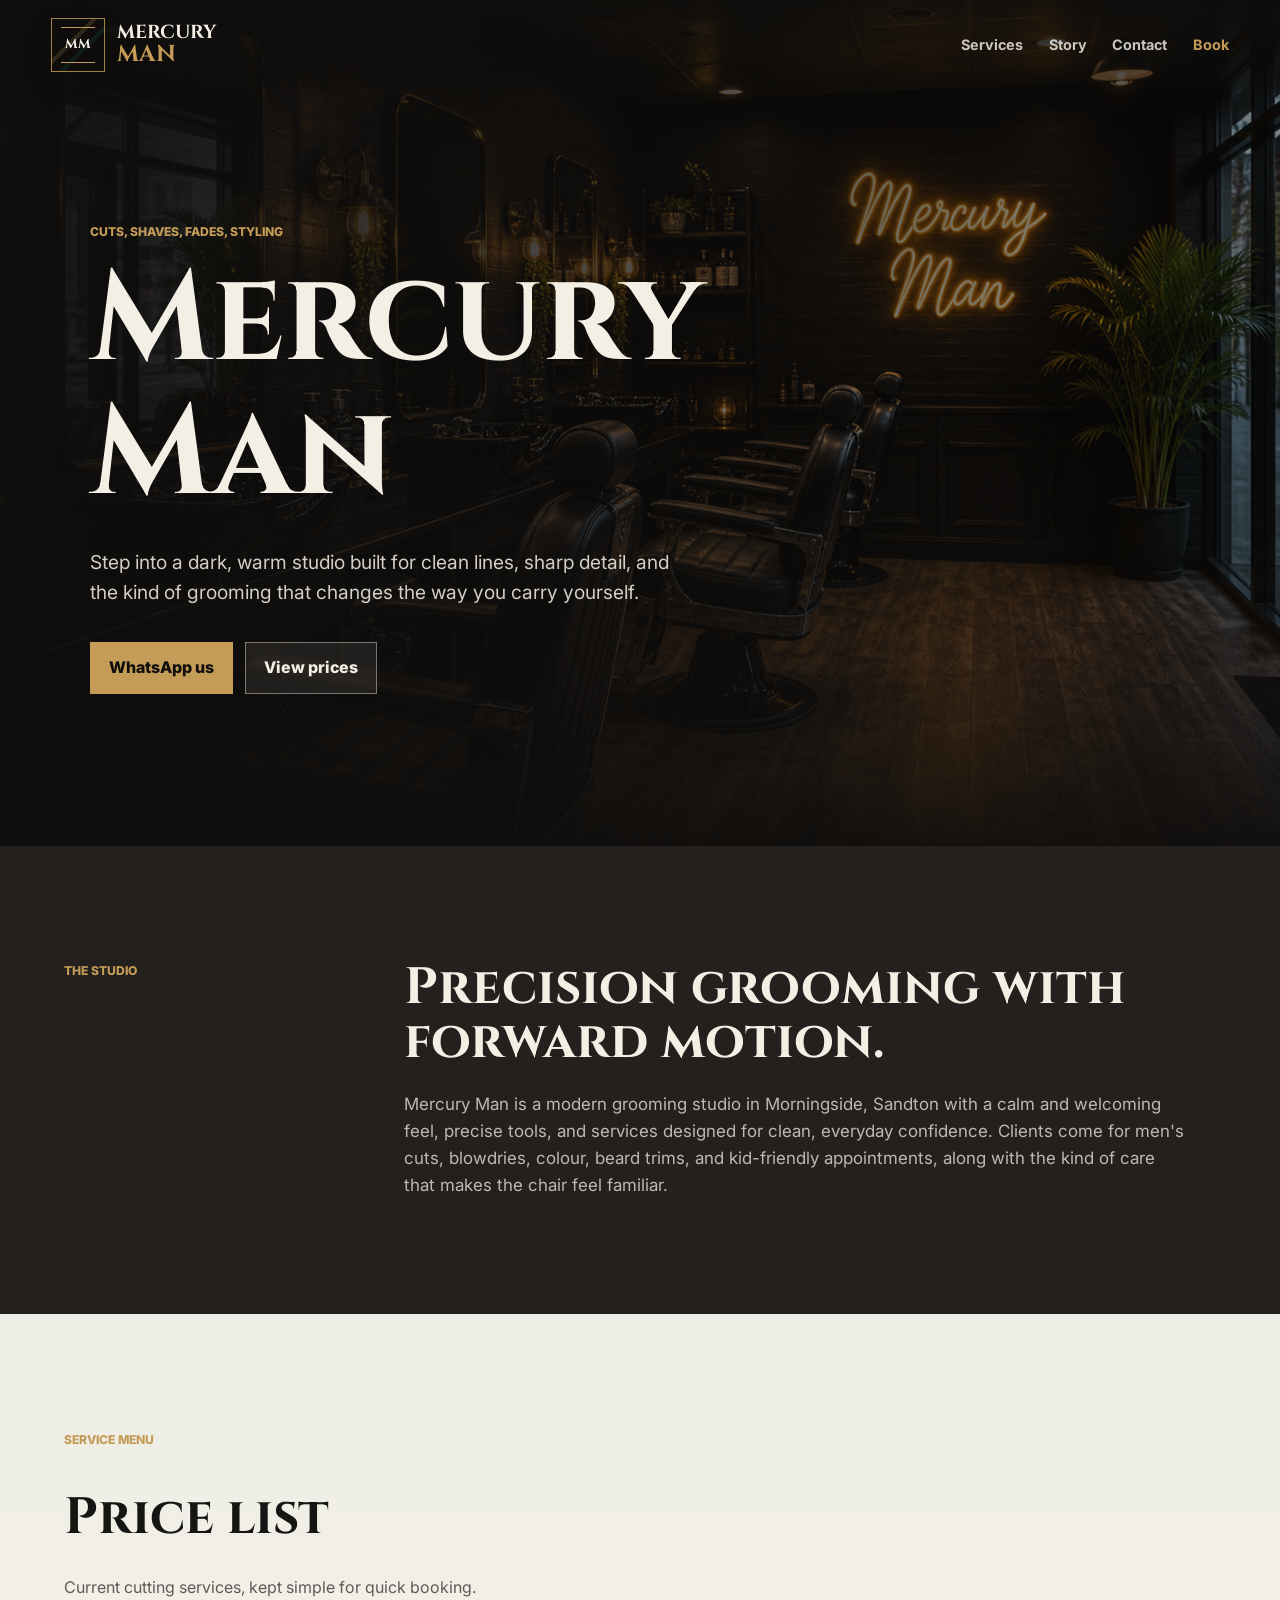
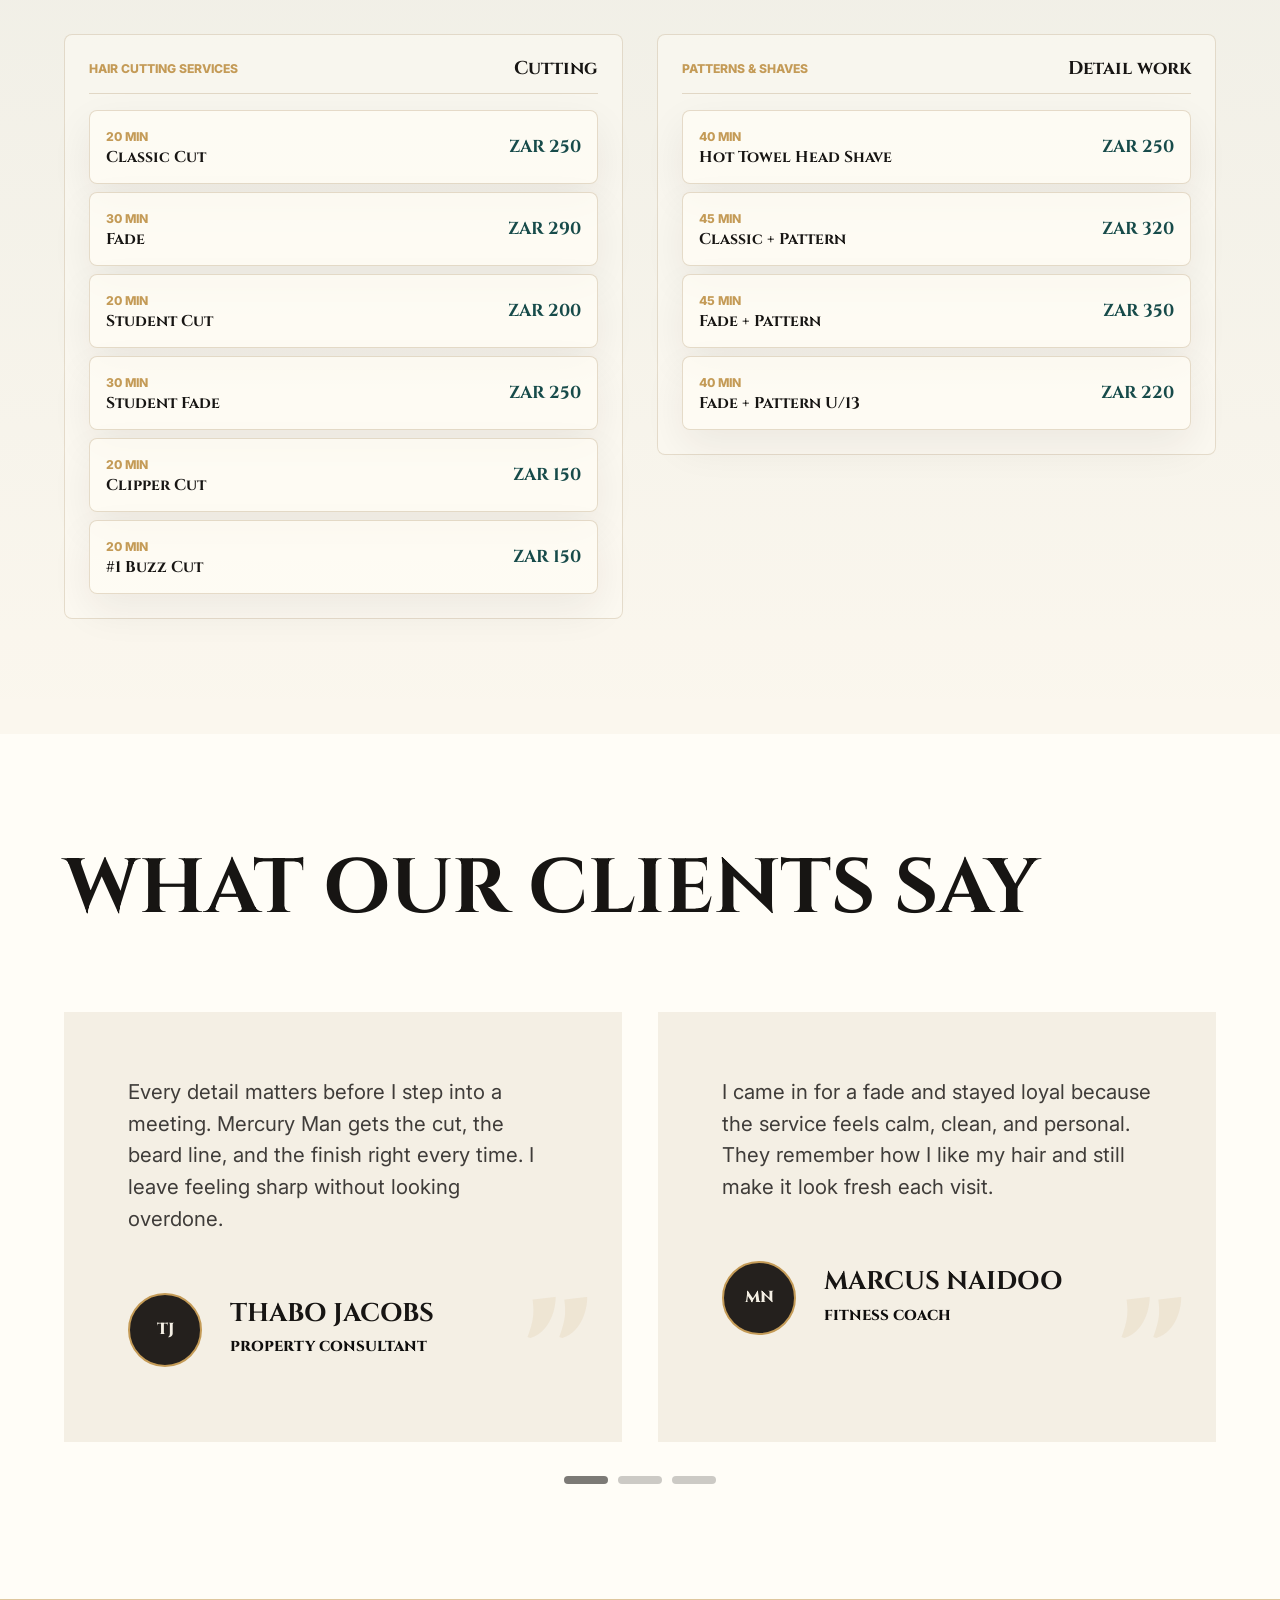
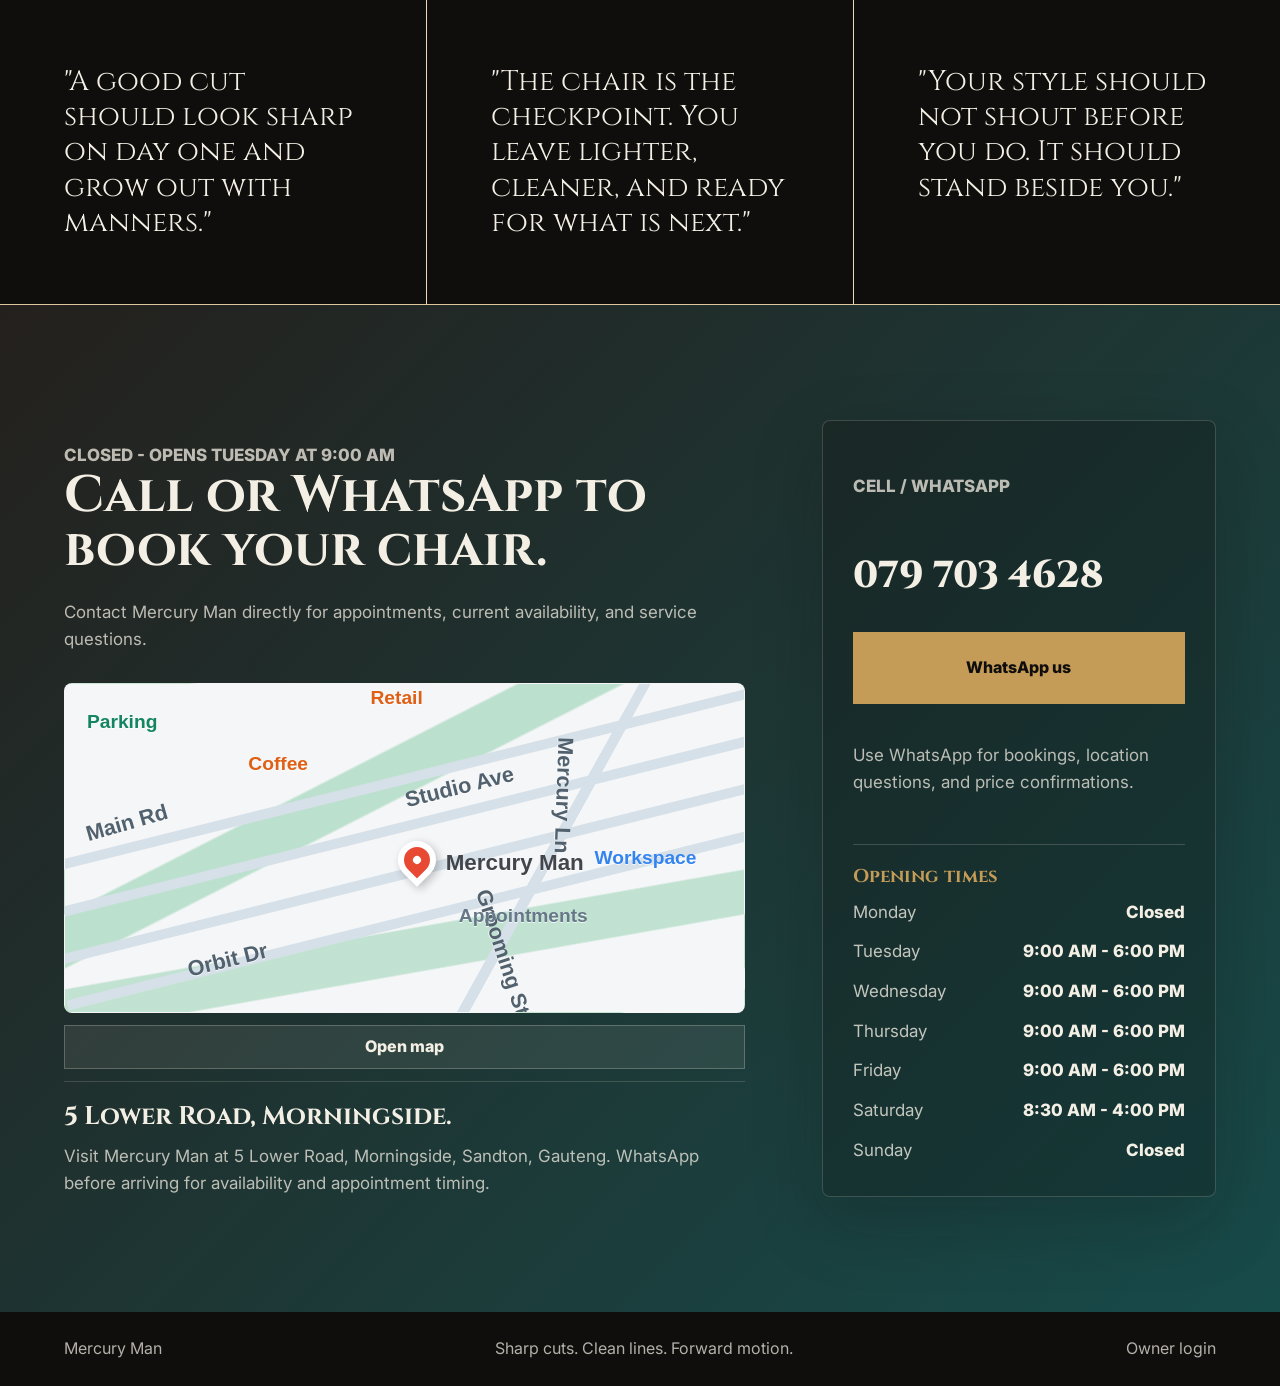
==== index.html @ 21a9df1c "Initial Mercury Man site" ====
<!DOCTYPE html>
<html lang="en">
<head>
  <meta charset="UTF-8">
  <meta name="viewport" content="width=device-width, initial-scale=1.0">
  <title>Mercury Man | Men's Grooming Studio</title>
  <meta name="description" content="Mercury Man is a modern men's grooming studio in Morningside, Sandton for sharp cuts, beard trims, styling, colour, treatments, and confident everyday presentation.">
  <meta name="keywords" content="Mercury Man, men's grooming, barber, haircuts, beard trims, styling, Morningside, Sandton">
  <meta name="author" content="Mercury Man">
  <meta property="og:title" content="Mercury Man | Men's Grooming Studio">
  <meta property="og:description" content="Sharp cuts, clean beard work, styling, colour, and everyday grooming from Mercury Man in Morningside, Sandton.">
  <meta property="og:type" content="website">
  <meta property="og:image" content="assets/mercury-man-hero-indoor.png">
  <meta name="twitter:card" content="summary_large_image">
  <meta name="twitter:title" content="Mercury Man | Men's Grooming Studio">
  <meta name="twitter:description" content="Modern men's grooming with sharp detail and easy confidence.">
  <link rel="preconnect" href="https://fonts.googleapis.com">
  <link rel="preconnect" href="https://fonts.gstatic.com" crossorigin>
  <link href="https://fonts.googleapis.com/css2?family=Cinzel:wght@500;600;700&family=Inter:wght@400;500;600;700&display=swap" rel="stylesheet">
  <link rel="stylesheet" href="styles.css">
</head>
<body>
  <header class="site-header" id="top">
    <a class="brand" href="#top" aria-label="Mercury Man home">
      <span class="brand-mark" aria-hidden="true">
        <span class="brand-pole"></span>
        <span class="brand-initials">MM</span>
      </span>
      <span class="brand-name">
        <span>Mercury</span>
        <span>Man</span>
      </span>
    </a>
    <nav class="nav" aria-label="Primary navigation">
      <a href="#services">Services</a>
      <a href="#story">Story</a>
      <a href="#contact">Contact</a>
      <a href="#book">Book</a>
    </nav>
  </header>

  <main>
    <section class="hero" aria-labelledby="hero-title">
      <img src="assets/mercury-man-hero-indoor.png" alt="Warm dark Mercury Man grooming studio interior with amber neon sign" class="hero-image">
      <div class="hero-shade"></div>
      <div class="hero-content">
        <p class="eyebrow">Cuts, shaves, fades, styling</p>
        <h1 id="hero-title">Mercury Man</h1>
        <p class="hero-copy">
          Step into a dark, warm studio built for clean lines, sharp detail, and the kind of grooming that changes the way you carry yourself.
        </p>
        <div class="hero-actions">
          <a class="button primary" href="https://wa.me/27797034628?text=Hi%20Mercury%20Man%2C%20I%27d%20like%20to%20book%20an%20appointment." target="_blank" rel="noreferrer">WhatsApp us</a>
          <a class="button secondary" href="#services">View prices</a>
        </div>
      </div>
    </section>

    <section class="intro" id="story" aria-labelledby="story-title">
      <div class="section-label">The studio</div>
      <div class="intro-copy">
        <h2 id="story-title">Precision grooming with forward motion.</h2>
        <p>
          Mercury Man is a modern grooming studio in Morningside, Sandton with a calm and welcoming feel, precise tools, and services designed for clean, everyday confidence. Clients come for men's cuts, blowdries, colour, beard trims, and kid-friendly appointments, along with the kind of care that makes the chair feel familiar.
        </p>
      </div>
    </section>

    <section class="services" id="services" aria-labelledby="services-title">
      <div class="section-heading">
        <p class="eyebrow">Service menu</p>
        <h2 id="services-title">Price list</h2>
        <p class="section-note">Current cutting services, kept simple for quick booking.</p>
      </div>

      <div class="service-categories price-list">
        <section class="service-column" aria-labelledby="hair-services-title">
          <div class="category-heading">
            <p class="eyebrow">Hair cutting services</p>
            <h3 id="hair-services-title">Cutting</h3>
          </div>
          <div class="service-stack">
            <article class="service-card compact-service">
              <div>
                <p class="service-type">20 min</p>
                <h4>Classic Cut</h4>
              </div>
              <strong>ZAR 250</strong>
            </article>
            <article class="service-card compact-service">
              <div>
                <p class="service-type">30 min</p>
                <h4>Fade</h4>
              </div>
              <strong>ZAR 290</strong>
            </article>
            <article class="service-card compact-service">
              <div>
                <p class="service-type">20 min</p>
                <h4>Student Cut</h4>
              </div>
              <strong>ZAR 200</strong>
            </article>
            <article class="service-card compact-service">
              <div>
                <p class="service-type">30 min</p>
                <h4>Student Fade</h4>
              </div>
              <strong>ZAR 250</strong>
            </article>
            <article class="service-card compact-service">
              <div>
                <p class="service-type">20 min</p>
                <h4>Clipper Cut</h4>
              </div>
              <strong>ZAR 150</strong>
            </article>
            <article class="service-card compact-service">
              <div>
                <p class="service-type">20 min</p>
                <h4>#1 Buzz Cut</h4>
              </div>
              <strong>ZAR 150</strong>
            </article>
          </div>
        </section>

        <section class="service-column" aria-labelledby="beard-services-title">
          <div class="category-heading">
            <p class="eyebrow">Patterns & shaves</p>
            <h3 id="beard-services-title">Detail work</h3>
          </div>
          <div class="service-stack">
            <article class="service-card compact-service">
              <div>
                <p class="service-type">40 min</p>
                <h4>Hot Towel Head Shave</h4>
              </div>
              <strong>ZAR 250</strong>
            </article>
            <article class="service-card compact-service">
              <div>
                <p class="service-type">45 min</p>
                <h4>Classic + Pattern</h4>
              </div>
              <strong>ZAR 320</strong>
            </article>
            <article class="service-card compact-service">
              <div>
                <p class="service-type">45 min</p>
                <h4>Fade + Pattern</h4>
              </div>
              <strong>ZAR 350</strong>
            </article>
            <article class="service-card compact-service">
              <div>
                <p class="service-type">40 min</p>
                <h4>Fade + Pattern U/13</h4>
              </div>
              <strong>ZAR 220</strong>
            </article>
          </div>
        </section>
      </div>
    </section>

    <section class="reviews" id="reviews" aria-labelledby="reviews-title">
      <div class="reviews-heading">
        <h2 id="reviews-title">What our clients say</h2>
      </div>
      <div class="reviews-window" aria-live="polite">
        <div class="reviews-track">
          <article class="review-card">
            <p class="review-copy">
              Every detail matters before I step into a meeting. Mercury Man gets the cut, the beard line, and the finish right every time. I leave feeling sharp without looking overdone.
            </p>
            <div class="review-person">
              <span class="review-avatar">TJ</span>
              <div>
                <h3>Thabo Jacobs</h3>
                <p>Property consultant</p>
              </div>
            </div>
            <span class="review-mark">"</span>
          </article>
          <article class="review-card">
            <p class="review-copy">
              I came in for a fade and stayed loyal because the service feels calm, clean, and personal. They remember how I like my hair and still make it look fresh each visit.
            </p>
            <div class="review-person">
              <span class="review-avatar">MN</span>
              <div>
                <h3>Marcus Naidoo</h3>
                <p>Fitness coach</p>
              </div>
            </div>
            <span class="review-mark">"</span>
          </article>
          <article class="review-card">
            <p class="review-copy">
              The beard trim is my reset for the week. No rush, no fuss, just proper grooming and a finish that makes you check the mirror twice.
            </p>
            <div class="review-person">
              <span class="review-avatar">LC</span>
              <div>
                <h3>Liam Coetzee</h3>
                <p>Photographer</p>
              </div>
            </div>
            <span class="review-mark">"</span>
          </article>
          <article class="review-card">
            <p class="review-copy">
              I wanted a cleaner colour tone without anything too loud. Mercury Man gave me exactly that: subtle, tidy, and easy to wear every day.
            </p>
            <div class="review-person">
              <span class="review-avatar">AK</span>
              <div>
                <h3>Armand Khan</h3>
                <p>Creative director</p>
              </div>
            </div>
            <span class="review-mark">"</span>
          </article>
        </div>
      </div>
      <div class="review-dots" aria-label="Review carousel position">
        <button type="button" class="active" aria-label="Show reviews 1 and 2"></button>
        <button type="button" aria-label="Show reviews 2 and 3"></button>
        <button type="button" aria-label="Show reviews 3 and 4"></button>
      </div>
    </section>

    <section class="quotes" id="quotes" aria-label="Grooming quotes">
      <blockquote>
        <p>"A good cut should look sharp on day one and grow out with manners."</p>
      </blockquote>
      <blockquote>
        <p>"The chair is the checkpoint. You leave lighter, cleaner, and ready for what is next."</p>
      </blockquote>
      <blockquote>
        <p>"Your style should not shout before you do. It should stand beside you."</p>
      </blockquote>
    </section>

    <section class="booking" id="book" aria-labelledby="book-title">
      <div>
        <p class="eyebrow">Closed - opens Tuesday at 9:00 AM</p>
        <h2 id="book-title">Call or WhatsApp to book your chair.</h2>
        <p>
          Contact Mercury Man directly for appointments, current availability, and service questions.
        </p>
        <div class="booking-location" aria-label="Mercury Man appointment preview">
          <div class="static-map" role="img" aria-label="Abstract appointment map preview for Mercury Man">
            <span class="road south-road">Main Rd</span>
            <span class="road studio-road">Studio Ave</span>
            <span class="road joyce-road">Mercury Ln</span>
            <span class="road david-road">Grooming St</span>
            <span class="road rubenstein-road">Orbit Dr</span>
            <span class="map-place virgin">Parking</span>
            <span class="map-place table">Coffee</span>
            <span class="map-place retail">Retail</span>
            <span class="map-place tech">Workspace</span>
            <span class="map-place little">Appointments</span>
            <span class="map-pin"></span>
            <span class="map-label">Mercury Man</span>
          </div>
          <a class="pin-link" href="https://www.google.com/maps/search/?api=1&query=5%20Lower%20Road%2C%20Morningside%2C%20Sandton%2C%20Gauteng" target="_blank" rel="noreferrer">Open map</a>
          <div class="booking-address">
            <h3>5 Lower Road, Morningside.</h3>
            <p>
              Visit Mercury Man at 5 Lower Road, Morningside, Sandton, Gauteng. WhatsApp before arriving for availability and appointment timing.
            </p>
          </div>
        </div>
      </div>
      <div class="contact-panel" id="contact" aria-label="Booking contact details">
        <p class="contact-label">Cell / WhatsApp</p>
        <a class="contact-number" href="tel:+27797034628">079 703 4628</a>
        <a class="button primary whatsapp-button" href="https://wa.me/27797034628?text=Hi%20Mercury%20Man%2C%20I%27d%20like%20to%20book%20an%20appointment." target="_blank" rel="noreferrer">WhatsApp us</a>
        <p class="contact-note">Use WhatsApp for bookings, location questions, and price confirmations.</p>
        <div class="hours-list" aria-label="Opening times">
          <h3>Opening times</h3>
          <p><span>Monday</span><strong>Closed</strong></p>
          <p><span>Tuesday</span><strong>9:00 AM - 6:00 PM</strong></p>
          <p><span>Wednesday</span><strong>9:00 AM - 6:00 PM</strong></p>
          <p><span>Thursday</span><strong>9:00 AM - 6:00 PM</strong></p>
          <p><span>Friday</span><strong>9:00 AM - 6:00 PM</strong></p>
          <p><span>Saturday</span><strong>8:30 AM - 4:00 PM</strong></p>
          <p><span>Sunday</span><strong>Closed</strong></p>
        </div>
      </div>
    </section>
  </main>

  <footer class="footer">
    <p>Mercury Man</p>
    <p>Sharp cuts. Clean lines. Forward motion.</p>
    <a href="admin.html">Owner login</a>
  </footer>

  <script src="script.js"></script>
</body>
</html>
---- styles.css ----
:root {
  --ink: #171513;
  --charcoal: #24201d;
  --coal: #0f0e0d;
  --cream: #f4efe4;
  --paper: #fbf7ee;
  --brass: #c49b57;
  --brass-dark: #8d6a35;
  --teal: #174b4a;
  --line: rgba(196, 155, 87, 0.32);
  --shadow: 0 24px 70px rgba(15, 14, 13, 0.22);
}

* {
  box-sizing: border-box;
}

html {
  scroll-behavior: smooth;
}

body {
  margin: 0;
  color: var(--ink);
  background: var(--paper);
  font-family: "Inter", Arial, sans-serif;
  line-height: 1.6;
}

a {
  color: inherit;
  text-decoration: none;
}

.site-header {
  position: fixed;
  top: 0;
  left: 0;
  z-index: 10;
  display: flex;
  align-items: center;
  justify-content: space-between;
  width: 100%;
  padding: 18px clamp(18px, 4vw, 56px);
  color: var(--cream);
  background: linear-gradient(180deg, rgba(15, 14, 13, 0.88), rgba(15, 14, 13, 0.25));
}

.brand {
  display: inline-flex;
  align-items: center;
  gap: 12px;
  font-family: "Cinzel", Georgia, serif;
  font-weight: 700;
  letter-spacing: 0;
}

.brand-mark {
  position: relative;
  display: grid;
  width: 54px;
  height: 54px;
  place-items: center;
  overflow: hidden;
  border: 1px solid rgba(196, 155, 87, 0.82);
  background: rgba(15, 14, 13, 0.74);
  box-shadow: 0 12px 28px rgba(15, 14, 13, 0.18);
}

.brand-mark::before,
.brand-mark::after {
  content: "";
  position: absolute;
  left: 9px;
  right: 9px;
  height: 1px;
  background: var(--brass);
}

.brand-mark::before {
  top: 8px;
}

.brand-mark::after {
  bottom: 8px;
}

.brand-pole {
  position: absolute;
  inset: 0;
  opacity: 0.58;
  background:
    linear-gradient(135deg, transparent 0 38%, rgba(196, 155, 87, 0.32) 38% 44%, transparent 44% 100%),
    linear-gradient(135deg, transparent 0 56%, rgba(23, 75, 74, 0.42) 56% 62%, transparent 62% 100%);
}

.brand-initials {
  position: relative;
  color: var(--cream);
  font-size: 0.82rem;
  line-height: 1;
}

.brand-name {
  display: grid;
  gap: 1px;
  color: var(--cream);
  font-size: clamp(0.92rem, 1.75vw, 1.18rem);
  line-height: 1.04;
  text-transform: uppercase;
}

.brand-name span:last-child {
  color: var(--brass);
  font-size: 1.22em;
}

.nav {
  display: flex;
  align-items: center;
  gap: clamp(14px, 2vw, 30px);
  font-size: 0.9rem;
  font-weight: 700;
}

.nav a {
  opacity: 0.82;
}

.nav a:hover,
.nav a.active {
  color: var(--brass);
  opacity: 1;
}

.hero {
  position: relative;
  min-height: 94vh;
  display: grid;
  align-items: center;
  overflow: hidden;
  color: var(--cream);
  isolation: isolate;
}

.hero-image,
.hero-shade {
  position: absolute;
  inset: 0;
  width: 100%;
  height: 100%;
}

.hero-image {
  object-fit: cover;
  z-index: -2;
}

.hero-shade {
  z-index: -1;
  background:
    linear-gradient(90deg, rgba(15, 14, 13, 0.94) 0%, rgba(15, 14, 13, 0.68) 42%, rgba(15, 14, 13, 0.18) 100%),
    linear-gradient(180deg, rgba(15, 14, 13, 0.42) 0%, rgba(15, 14, 13, 0.18) 54%, rgba(15, 14, 13, 0.92) 100%);
}

.hero-content {
  width: min(680px, calc(100% - 36px));
  margin-left: clamp(18px, 7vw, 98px);
  padding-top: 70px;
}

.eyebrow,
.section-label,
.service-type {
  margin: 0 0 12px;
  color: var(--brass);
  font-size: 0.76rem;
  font-weight: 800;
  letter-spacing: 0;
  text-transform: uppercase;
}

h1,
h2,
h3,
h4 {
  margin: 0;
  font-family: "Cinzel", Georgia, serif;
  line-height: 1.05;
  letter-spacing: 0;
}

h1 {
  max-width: 8ch;
  font-size: clamp(4rem, 10vw, 9.5rem);
}

h2 {
  font-size: clamp(2.05rem, 4vw, 4.25rem);
}

h3 {
  font-size: 1.16rem;
}

h4 {
  font-size: 1.04rem;
}

.hero-copy {
  max-width: 610px;
  margin: 24px 0 0;
  color: rgba(244, 239, 228, 0.86);
  font-size: clamp(1.03rem, 1.5vw, 1.26rem);
}

.hero-actions {
  display: flex;
  flex-wrap: wrap;
  gap: 12px;
  margin-top: 34px;
}

.button {
  display: inline-flex;
  min-height: 48px;
  align-items: center;
  justify-content: center;
  border: 1px solid transparent;
  padding: 12px 18px;
  font-weight: 800;
  cursor: pointer;
}

.button.primary {
  color: var(--coal);
  background: var(--brass);
}

.button.secondary {
  color: var(--cream);
  border-color: rgba(244, 239, 228, 0.42);
  background: rgba(244, 239, 228, 0.08);
}

.intro,
.services,
.reviews,
.booking,
.visit {
  padding: clamp(64px, 9vw, 118px) clamp(18px, 5vw, 72px);
}

.intro {
  display: grid;
  grid-template-columns: minmax(160px, 0.34fr) minmax(0, 1fr);
  gap: clamp(22px, 5vw, 76px);
  color: var(--cream);
  background: var(--charcoal);
}

.intro-copy p,
.booking p {
  max-width: 780px;
  margin: 22px 0 0;
  color: rgba(244, 239, 228, 0.74);
  font-size: 1.06rem;
}

.services {
  background:
    linear-gradient(180deg, rgba(23, 75, 74, 0.06), rgba(23, 75, 74, 0)),
    var(--paper);
}

.section-heading {
  display: grid;
  grid-template-columns: 1fr;
  align-items: end;
  gap: 30px;
  margin-bottom: 34px;
}

.section-heading h2 {
  max-width: 12ch;
}

.section-note {
  max-width: 720px;
  margin: 0;
  color: rgba(23, 21, 19, 0.68);
  font-size: 1rem;
}

.service-categories {
  display: grid;
  grid-template-columns: repeat(2, minmax(0, 1fr));
  gap: clamp(18px, 3vw, 34px);
  align-items: start;
}

.service-column {
  display: grid;
  gap: 16px;
  padding: clamp(16px, 2.4vw, 24px);
  border: 1px solid rgba(141, 106, 53, 0.2);
  border-radius: 8px;
  background: rgba(255, 252, 245, 0.45);
}

.category-heading {
  display: flex;
  align-items: end;
  justify-content: space-between;
  gap: 16px;
  padding-bottom: 14px;
  border-bottom: 1px solid rgba(141, 106, 53, 0.22);
}

.category-heading .eyebrow {
  margin: 0;
}

.service-stack {
  display: grid;
  gap: 8px;
}

.service-card {
  display: flex;
  min-height: 118px;
  justify-content: space-between;
  gap: 22px;
  padding: 18px;
  border: 1px solid rgba(141, 106, 53, 0.22);
  border-radius: 8px;
  background: rgba(255, 252, 245, 0.74);
  box-shadow: 0 16px 42px rgba(36, 32, 29, 0.07);
  transition: transform 180ms ease, box-shadow 180ms ease, border-color 180ms ease, background 180ms ease;
}

.service-card:hover {
  transform: translateY(-5px);
  border-color: rgba(196, 155, 87, 0.54);
  background: rgba(255, 252, 245, 0.96);
  box-shadow: 0 24px 62px rgba(36, 32, 29, 0.18);
}

.service-card p:not(.service-type) {
  margin: 12px 0 0;
  color: rgba(23, 21, 19, 0.68);
}

.service-card strong {
  flex: 0 0 auto;
  color: var(--teal);
  font-family: "Cinzel", Georgia, serif;
  font-size: 1.08rem;
  white-space: nowrap;
}

.compact-service {
  min-height: 74px;
  align-items: center;
  padding: 14px 16px;
}

.compact-service .service-type {
  margin-bottom: 4px;
}

.compact-service h4 {
  font-size: 0.98rem;
}

.reviews {
  overflow: hidden;
  background: #fffdf7;
}

.reviews-heading h2 {
  color: var(--ink);
  font-size: clamp(2.7rem, 6vw, 5.8rem);
  text-transform: uppercase;
}

.reviews-window {
  overflow: hidden;
  margin-top: clamp(42px, 7vw, 82px);
}

.reviews-track {
  --review-index: 0;
  display: grid;
  grid-auto-columns: calc((100% - 36px) / 2);
  grid-auto-flow: column;
  gap: 36px;
  transform: translateX(calc(var(--review-index) * -1 * (100% + 36px) / 2));
  transition: transform 620ms ease;
}

.review-card {
  position: relative;
  min-height: 430px;
  padding: clamp(34px, 5vw, 78px);
  overflow: hidden;
  background: var(--cream);
}

.review-copy {
  max-width: 560px;
  margin: 0;
  color: rgba(23, 21, 19, 0.82);
  font-size: clamp(1.12rem, 1.6vw, 1.52rem);
  line-height: 1.55;
}

.review-person {
  display: flex;
  align-items: center;
  gap: 28px;
  margin-top: clamp(32px, 5vw, 58px);
}

.review-avatar {
  display: grid;
  width: 74px;
  height: 74px;
  flex: 0 0 auto;
  place-items: center;
  border: 2px solid var(--brass);
  border-radius: 50%;
  color: var(--cream);
  background: var(--charcoal);
  font-family: "Cinzel", Georgia, serif;
  font-weight: 800;
}

.review-person h3 {
  font-size: clamp(1.25rem, 2vw, 2rem);
  text-transform: uppercase;
}

.review-person p {
  margin: 8px 0 0;
  color: var(--coal);
  font-family: "Cinzel", Georgia, serif;
  font-size: 0.9rem;
  font-weight: 800;
  text-transform: uppercase;
}

.review-mark {
  position: absolute;
  right: 28px;
  bottom: -12px;
  color: rgba(196, 155, 87, 0.12);
  font-family: "Cinzel", Georgia, serif;
  font-size: 12rem;
  font-weight: 800;
  line-height: 0.8;
}

.review-dots {
  display: flex;
  justify-content: center;
  gap: 10px;
  margin-top: 34px;
}

.review-dots button {
  width: 44px;
  height: 8px;
  border: 0;
  border-radius: 999px;
  background: rgba(23, 21, 19, 0.22);
  cursor: pointer;
}

.review-dots button.active {
  background: rgba(23, 21, 19, 0.56);
}

.quotes {
  display: grid;
  grid-template-columns: repeat(3, minmax(0, 1fr));
  gap: 1px;
  background: var(--line);
  border-top: 1px solid var(--line);
  border-bottom: 1px solid var(--line);
}

.quotes blockquote {
  margin: 0;
  padding: clamp(34px, 5vw, 66px);
  background: var(--coal);
}

.quotes p {
  margin: 0;
  color: var(--cream);
  font-family: "Cinzel", Georgia, serif;
  font-size: clamp(1.25rem, 2.2vw, 2.1rem);
  line-height: 1.25;
}

.booking {
  display: grid;
  grid-template-columns: minmax(0, 0.95fr) minmax(320px, 0.55fr);
  gap: clamp(28px, 6vw, 88px);
  color: var(--cream);
  background: linear-gradient(135deg, var(--charcoal), var(--teal));
}

.contact-panel {
  display: grid;
  gap: 16px;
  padding: clamp(20px, 3vw, 30px);
  border: 1px solid rgba(244, 239, 228, 0.18);
  border-radius: 8px;
  background: rgba(15, 14, 13, 0.26);
  box-shadow: var(--shadow);
}

.contact-label,
.contact-note {
  margin: 0;
  color: rgba(244, 239, 228, 0.72);
}

.contact-label {
  color: var(--brass);
  font-size: 0.76rem;
  font-weight: 800;
  text-transform: uppercase;
}

.contact-number {
  display: inline-flex;
  align-items: center;
  min-height: 54px;
  color: var(--cream);
  font-family: "Cinzel", Georgia, serif;
  font-size: clamp(1.55rem, 3vw, 2.35rem);
  font-weight: 800;
}

.whatsapp-button {
  width: 100%;
}

.hours-list {
  display: grid;
  gap: 10px;
  margin-top: 12px;
  padding-top: 22px;
  border-top: 1px solid rgba(244, 239, 228, 0.18);
}

.hours-list h3 {
  margin: 0;
  color: var(--brass);
  font-size: 1.16rem;
}

.hours-list p {
  display: flex;
  justify-content: space-between;
  gap: 18px;
  margin: 0;
  color: rgba(244, 239, 228, 0.78);
}

.hours-list strong {
  color: var(--cream);
  font-weight: 800;
  text-align: right;
}

.booking-location {
  display: grid;
  gap: 12px;
  max-width: 780px;
  margin-top: 30px;
}

.static-map {
  position: relative;
  min-height: 330px;
  overflow: hidden;
  border: 1px solid rgba(244, 239, 228, 0.16);
  border-radius: 8px;
  background:
    linear-gradient(153deg, transparent 0 34%, rgba(178, 220, 198, 0.85) 34.4% 42%, transparent 42.4%),
    linear-gradient(170deg, transparent 0 68%, rgba(178, 220, 198, 0.76) 68.4% 78%, transparent 78.4%),
    #f4f6f8;
}

.static-map::before,
.static-map::after {
  content: "";
  position: absolute;
  inset: auto;
  background: #d6e0e8;
  box-shadow:
    0 46px 0 #d6e0e8,
    0 92px 0 #d6e0e8,
    0 138px 0 #d6e0e8;
}

.static-map::before {
  width: 115%;
  height: 10px;
  left: -42px;
  top: 88px;
  transform: rotate(-14deg);
}

.static-map::after {
  width: 10px;
  height: 122%;
  right: 184px;
  top: -38px;
  transform: rotate(29deg);
}

.road,
.map-place,
.map-label {
  position: absolute;
  z-index: 2;
  color: #52616e;
  font-family: Arial, sans-serif;
  font-weight: 700;
  line-height: 1.05;
  text-shadow: 0 1px 0 rgba(255, 255, 255, 0.72);
}

.road {
  font-size: clamp(0.86rem, 1.7vw, 1.35rem);
}

.south-road {
  left: 20px;
  top: 128px;
  transform: rotate(-16deg);
}

.studio-road {
  left: 50%;
  top: 92px;
  transform: rotate(-14deg);
}

.joyce-road {
  right: 18%;
  top: 100px;
  transform: rotate(92deg);
}

.david-road {
  right: 26%;
  bottom: 48px;
  transform: rotate(72deg);
}

.rubenstein-road {
  left: 18%;
  bottom: 40px;
  transform: rotate(-14deg);
}

.map-place {
  font-size: clamp(0.82rem, 1.5vw, 1.3rem);
}

.virgin {
  left: 22px;
  top: 28px;
  color: #148563;
}

.table,
.retail {
  color: #df5f15;
}

.table {
  left: 27%;
  top: 70px;
}

.retail {
  left: 45%;
  top: 4px;
}

.tech {
  right: 7%;
  top: 164px;
  color: #3484f0;
}

.little {
  right: 23%;
  bottom: 86px;
  color: #667787;
}

.map-pin {
  position: absolute;
  z-index: 3;
  left: 49%;
  top: 48%;
  width: 38px;
  height: 38px;
  border: 6px solid #fff;
  border-radius: 50% 50% 50% 0;
  background: #e84932;
  box-shadow: 0 4px 8px rgba(15, 14, 13, 0.24);
  transform: rotate(-45deg);
}

.map-pin::after {
  content: "";
  position: absolute;
  inset: 9px;
  border-radius: 50%;
  background: #fff;
}

.map-label {
  left: calc(49% + 48px);
  top: calc(48% + 10px);
  color: #42464b;
  font-size: clamp(1rem, 2vw, 1.4rem);
}

.pin-link {
  display: inline-flex;
  min-height: 44px;
  align-items: center;
  justify-content: center;
  border: 1px solid rgba(244, 239, 228, 0.24);
  color: var(--cream);
  font-weight: 800;
  background: rgba(244, 239, 228, 0.08);
}

.booking-address {
  padding: 22px 0 0;
  border-top: 1px solid rgba(244, 239, 228, 0.16);
}

.booking-address h3 {
  color: var(--cream);
  font-size: clamp(1.35rem, 2vw, 2rem);
}

.booking-address p {
  margin: 12px 0 0;
  color: rgba(244, 239, 228, 0.74);
}

.footer {
  display: flex;
  justify-content: space-between;
  gap: 18px;
  padding: 24px clamp(18px, 5vw, 72px);
  color: rgba(244, 239, 228, 0.72);
  background: var(--coal);
}

.footer p {
  margin: 0;
}

@media (max-width: 900px) {
  .site-header {
    position: absolute;
  }

  .nav {
    display: none;
  }

  .hero {
    min-height: 860px;
  }

  .intro,
  .section-heading,
  .booking {
    grid-template-columns: 1fr;
  }

  .service-categories,
  .quotes {
    grid-template-columns: 1fr;
  }

  .reviews-track {
    grid-auto-columns: 100%;
    gap: 18px;
    transform: translateX(calc(var(--review-index) * -1 * (100% + 18px)));
  }

  .review-card {
    min-height: 390px;
  }
}

@media (max-width: 560px) {
  .hero {
    min-height: 760px;
  }

  .hero-content {
    margin-left: 18px;
  }

  h1 {
    font-size: clamp(3.2rem, 18vw, 4.8rem);
  }

  .service-card {
    min-height: auto;
    flex-direction: column;
  }

  .footer {
    flex-direction: column;
  }
}
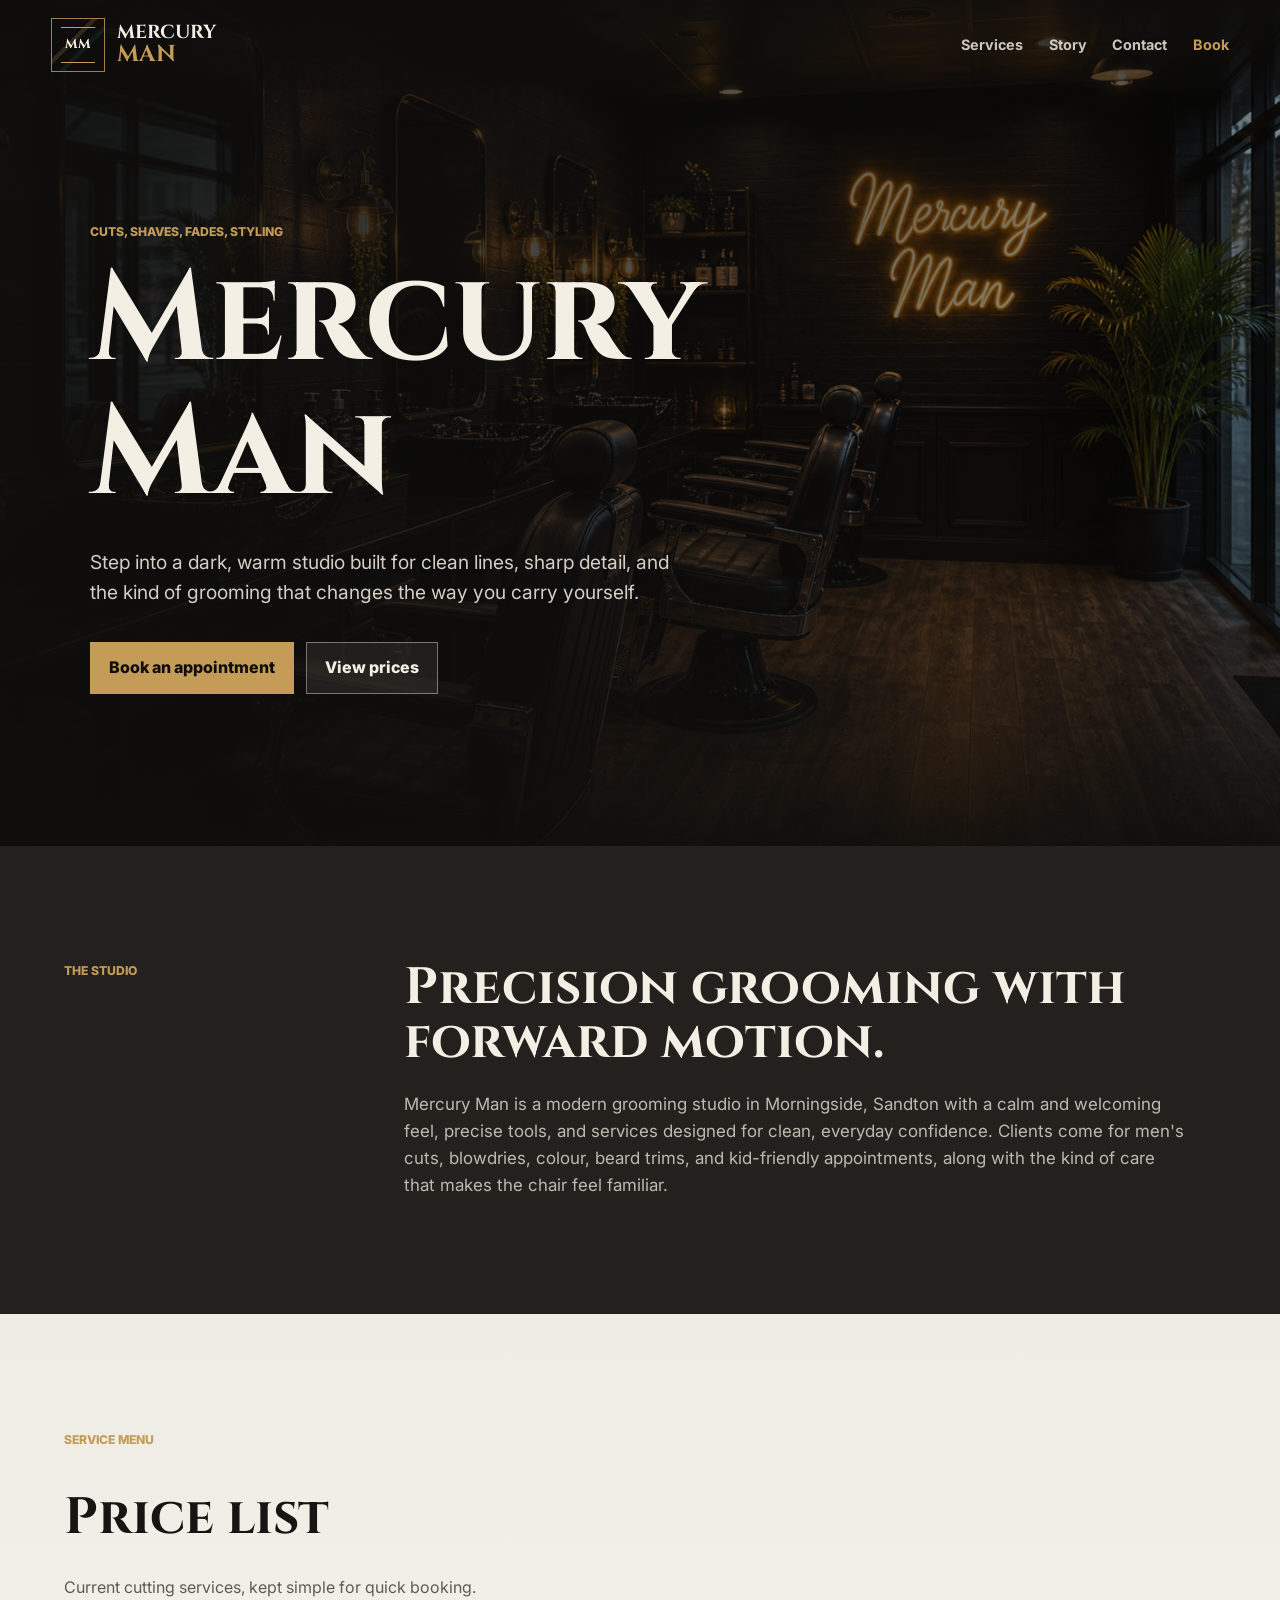
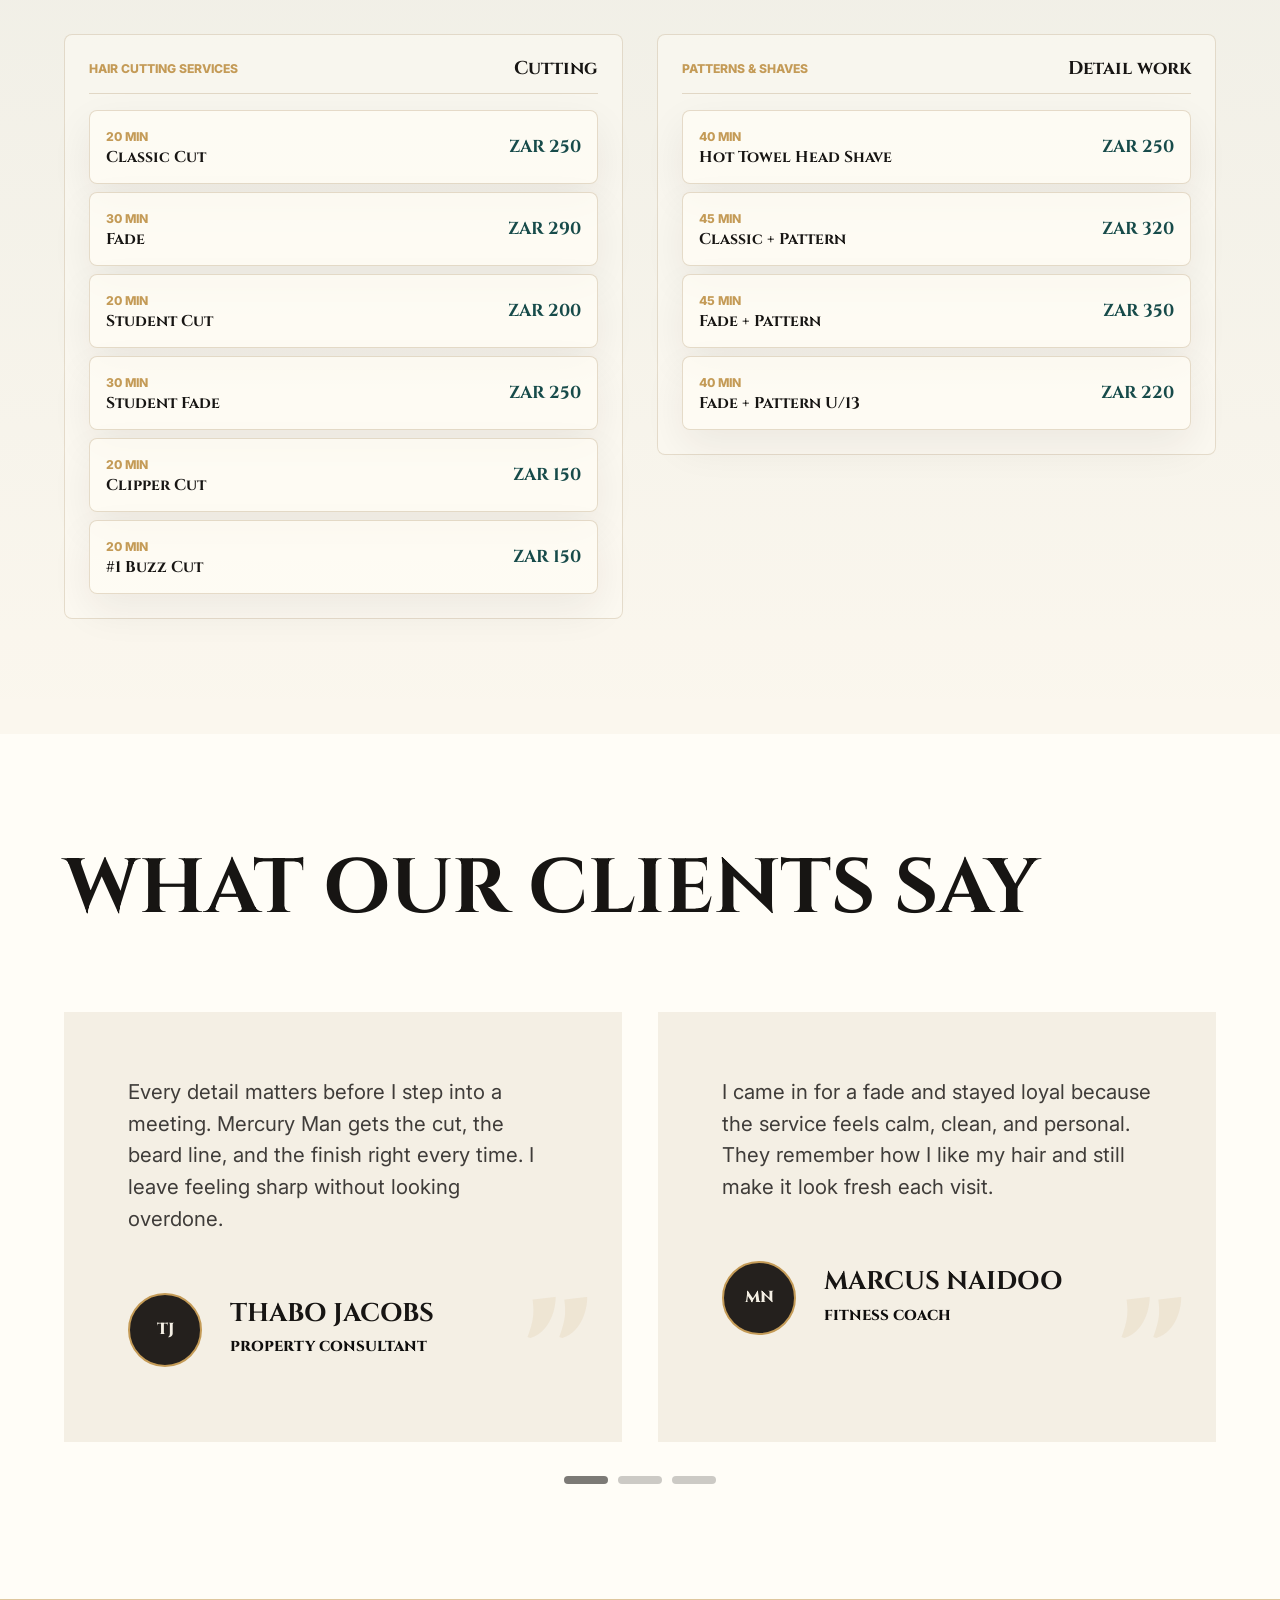
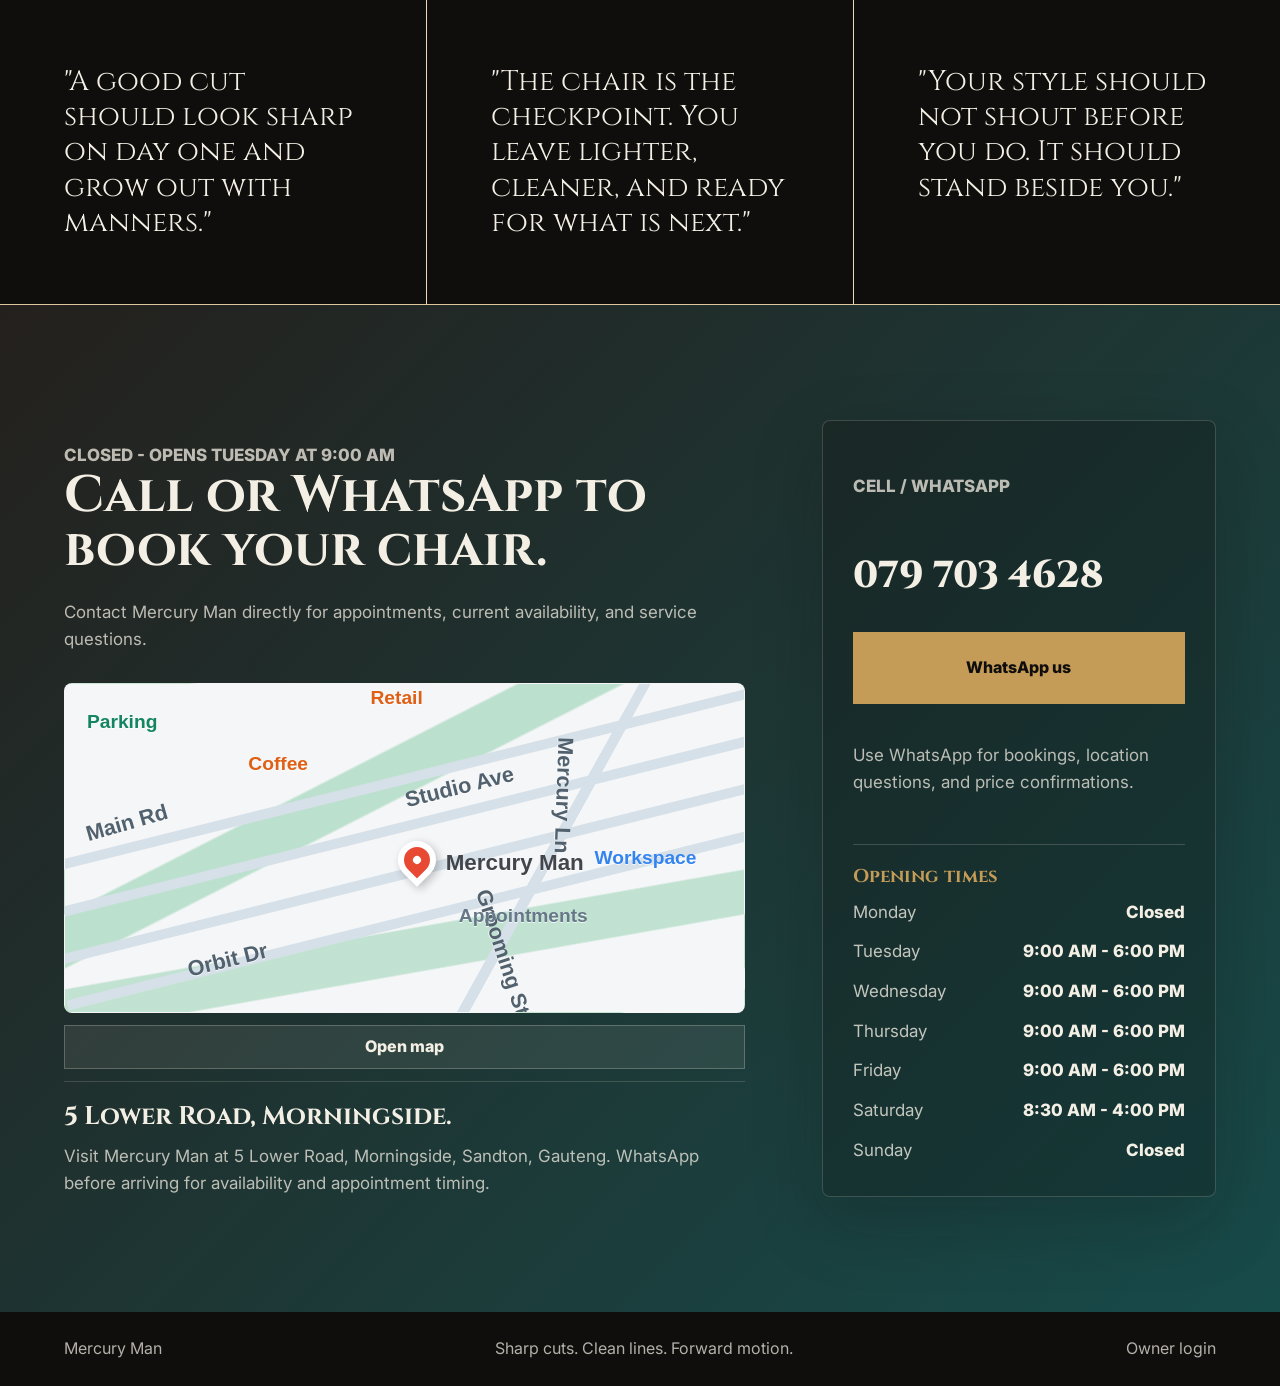
==== commit 030a8faf: "Update hero booking CTA" ====
--- a/index.html
+++ b/index.html
@@ -50,7 +50,7 @@
           Step into a dark, warm studio built for clean lines, sharp detail, and the kind of grooming that changes the way you carry yourself.
         </p>
         <div class="hero-actions">
-          <a class="button primary" href="https://wa.me/27797034628?text=Hi%20Mercury%20Man%2C%20I%27d%20like%20to%20book%20an%20appointment." target="_blank" rel="noreferrer">WhatsApp us</a>
+          <a class="button primary" href="https://www.fresha.com/a/mercury-man-sandton-5-lower-road-pdoqp6mx?pId=2793353%250A" target="_blank" rel="noreferrer">Book an appointment</a>
           <a class="button secondary" href="#services">View prices</a>
         </div>
       </div>
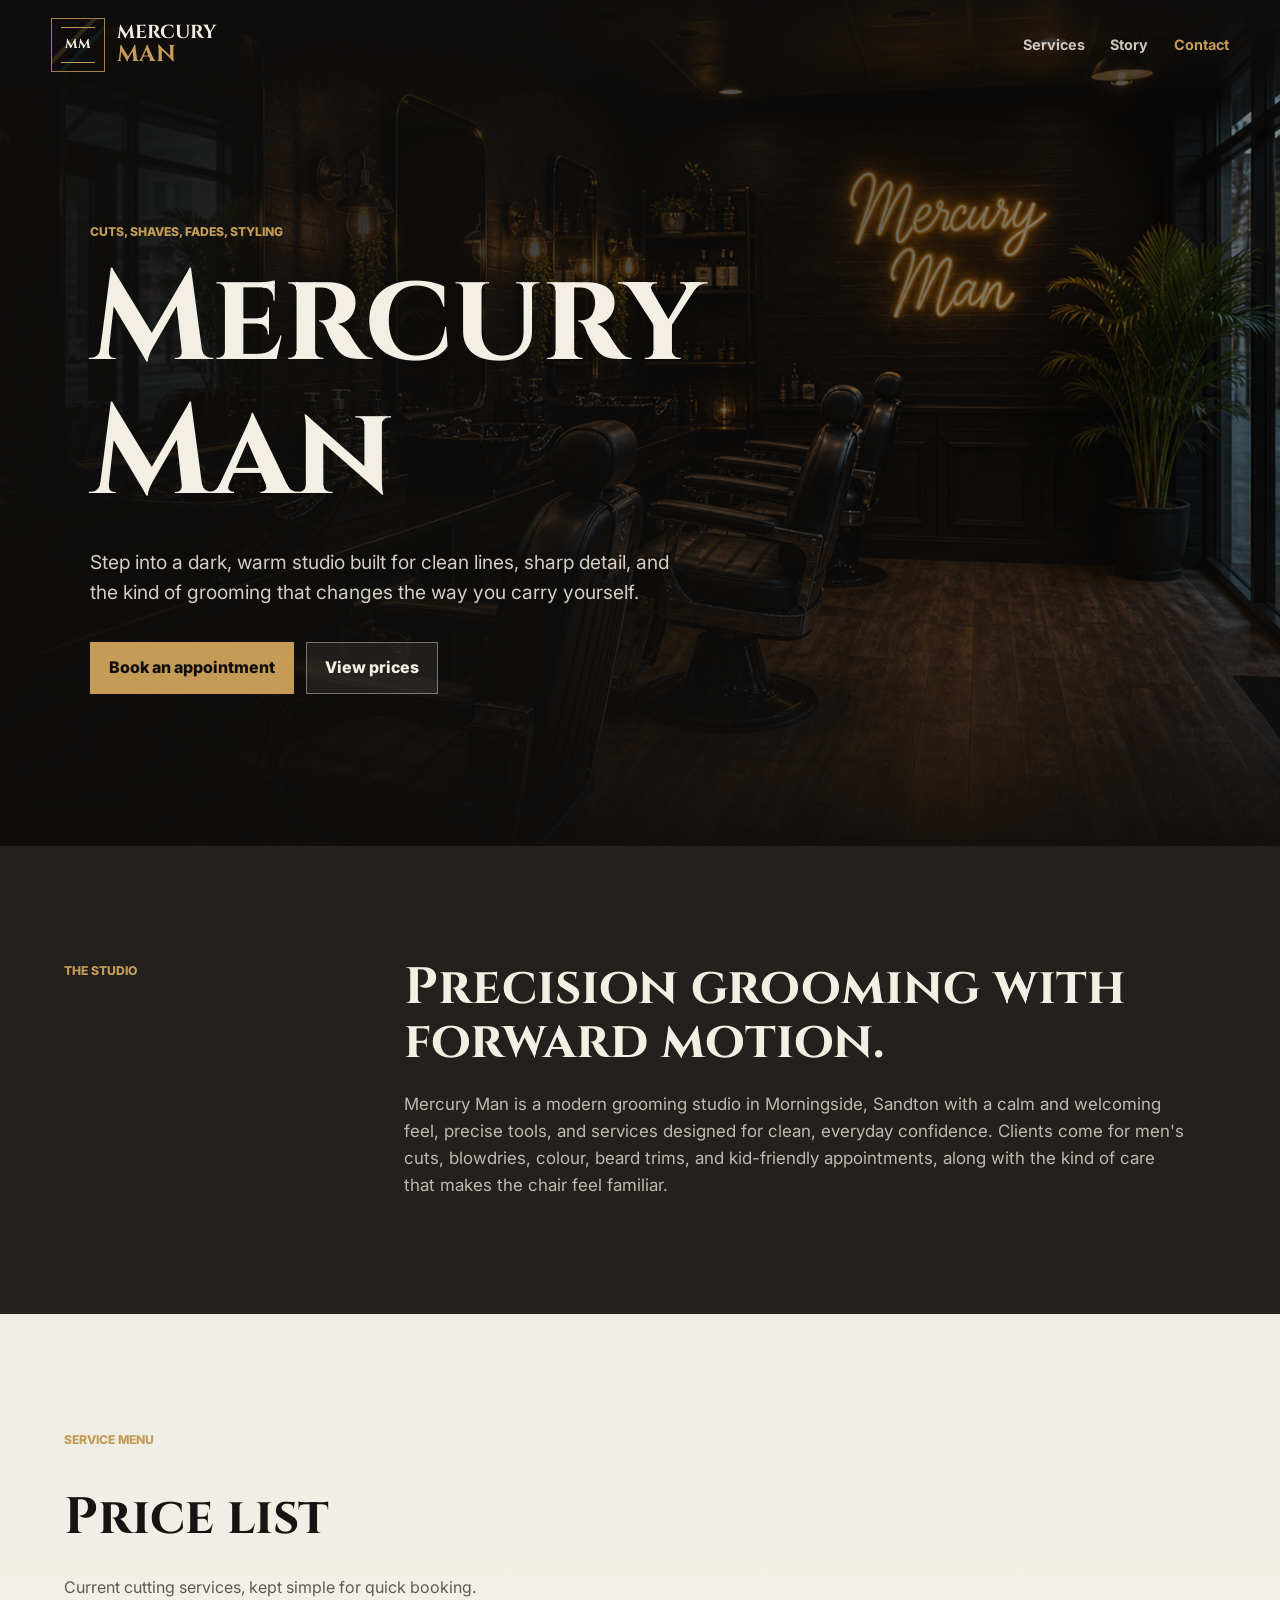
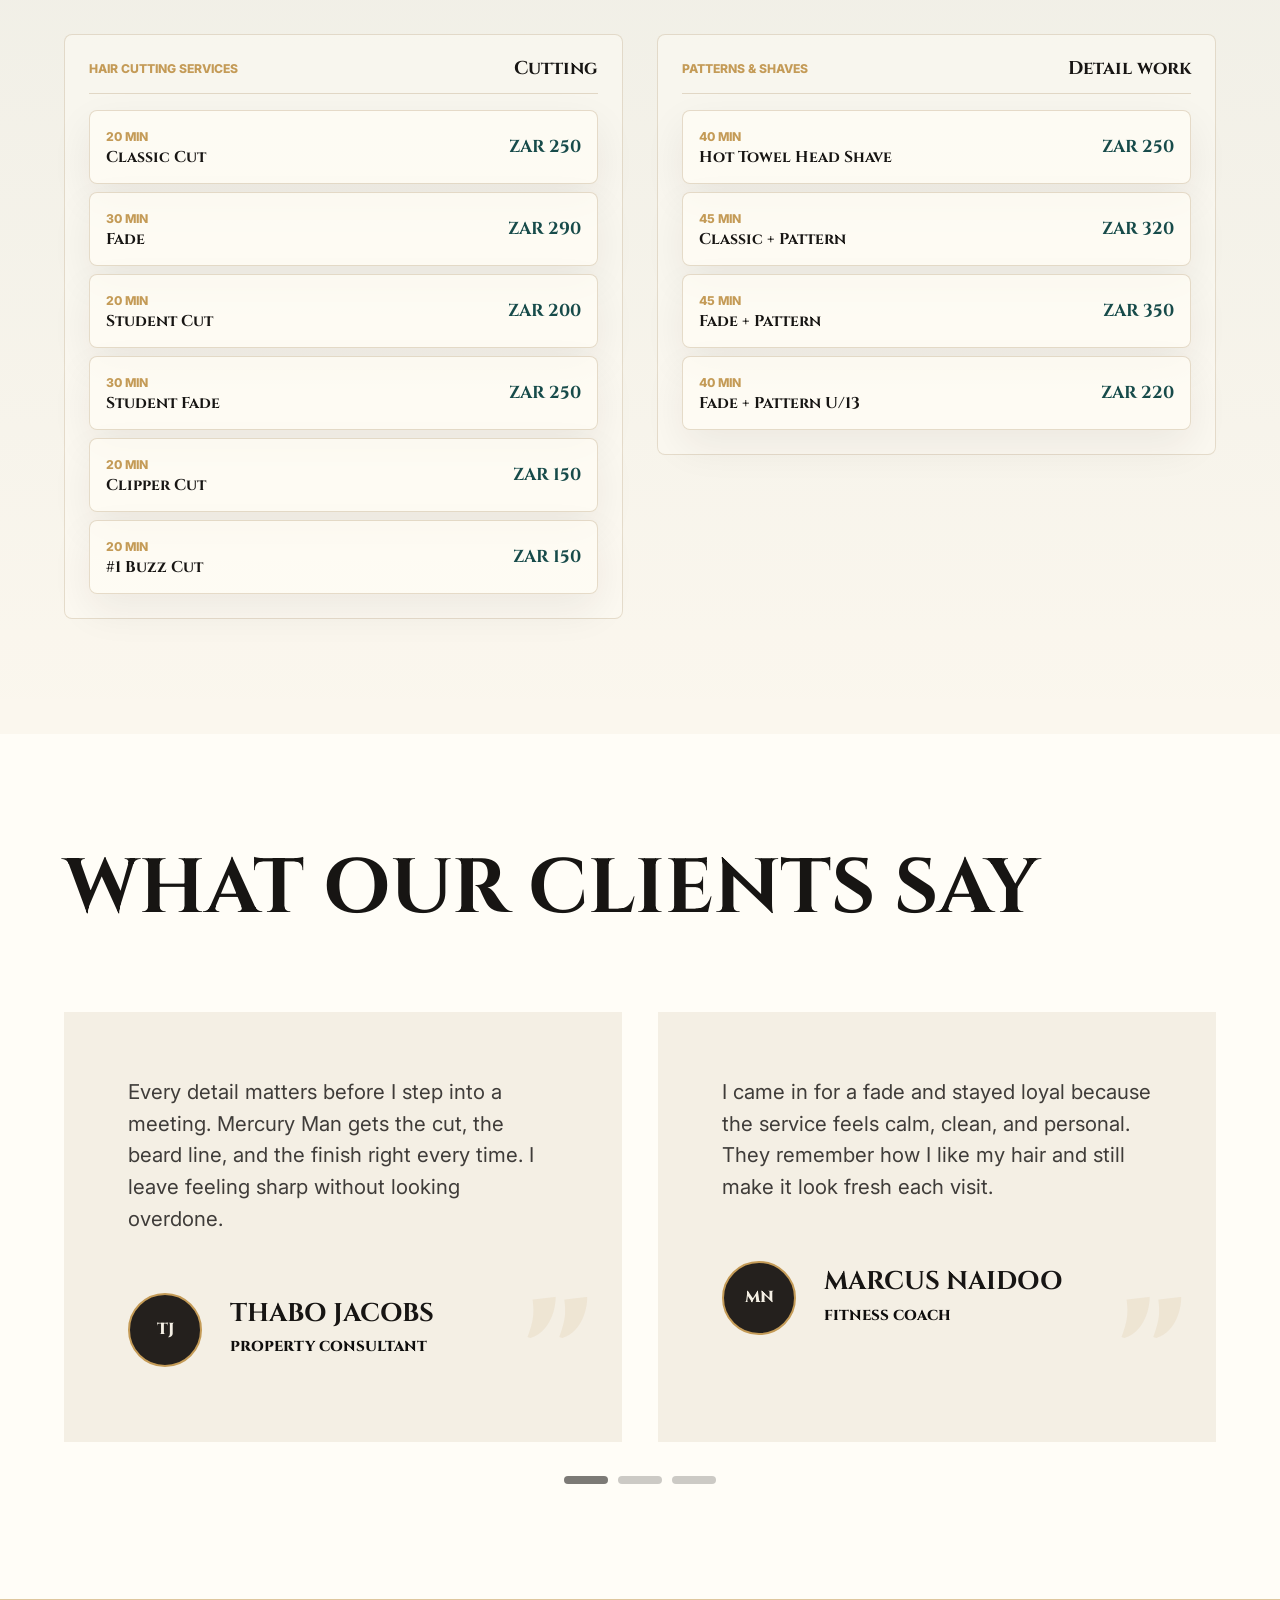
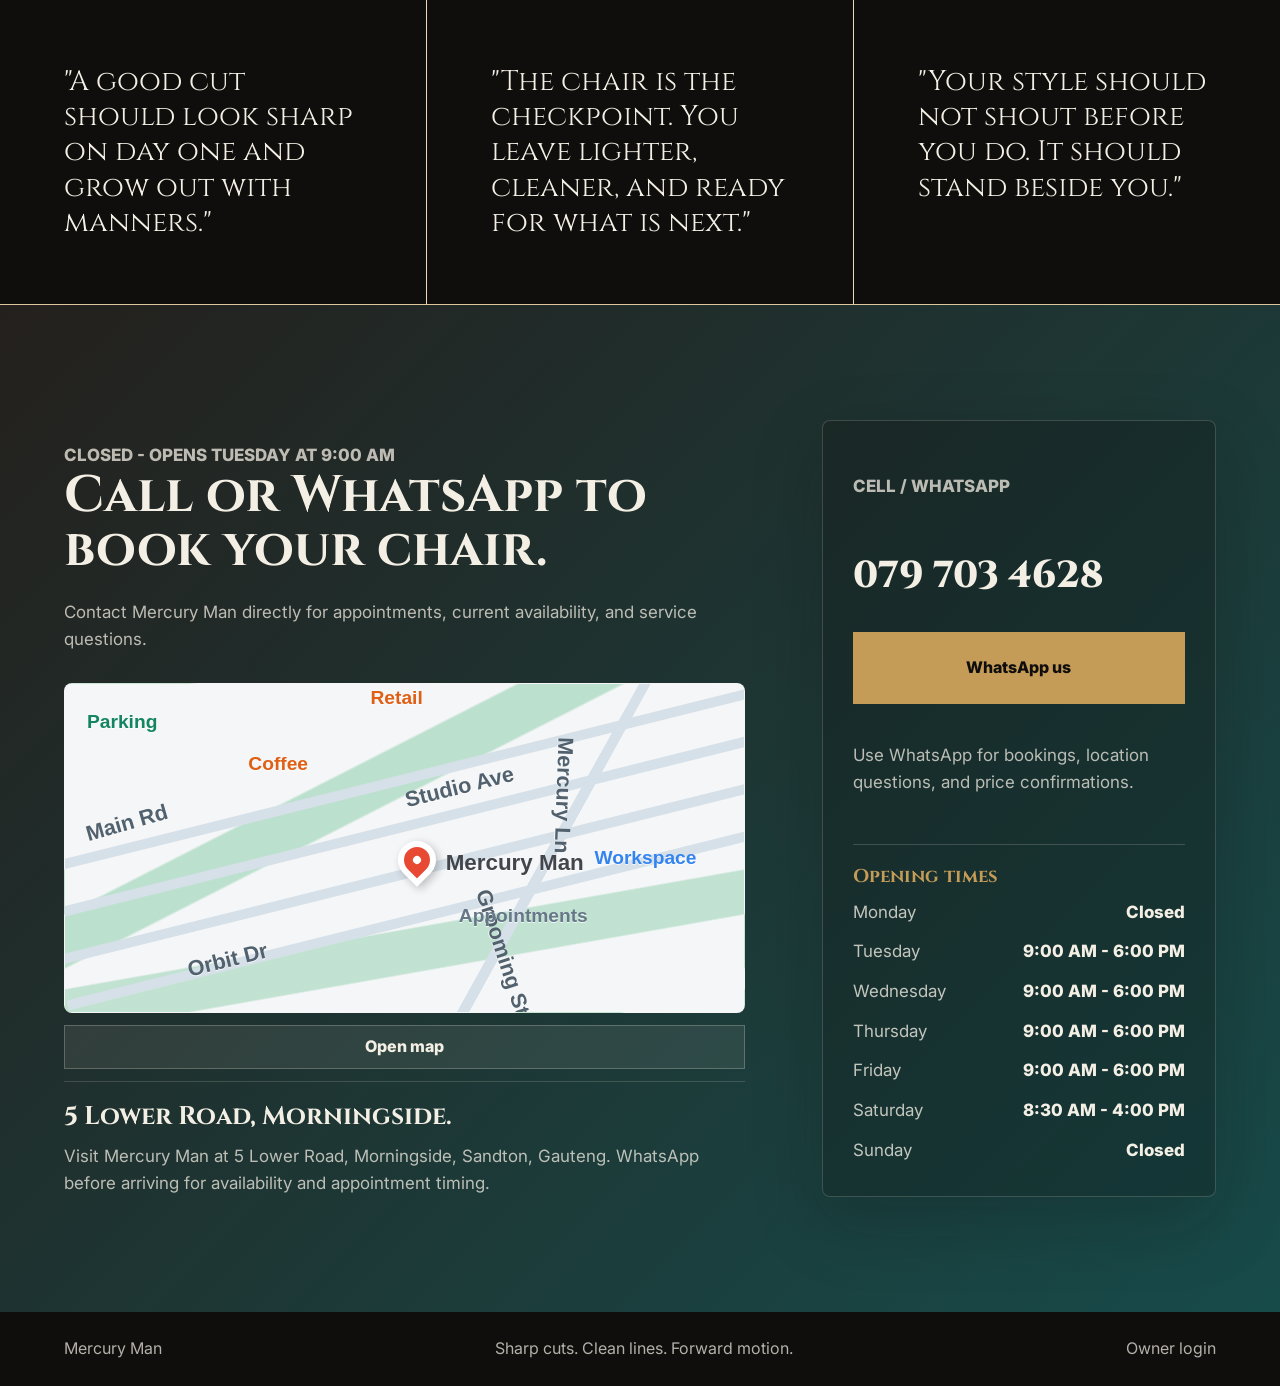
==== commit b2d7efea: "Simplify header navigation" ====
--- a/index.html
+++ b/index.html
@@ -35,7 +35,6 @@
       <a href="#services">Services</a>
       <a href="#story">Story</a>
       <a href="#contact">Contact</a>
-      <a href="#book">Book</a>
     </nav>
   </header>
 
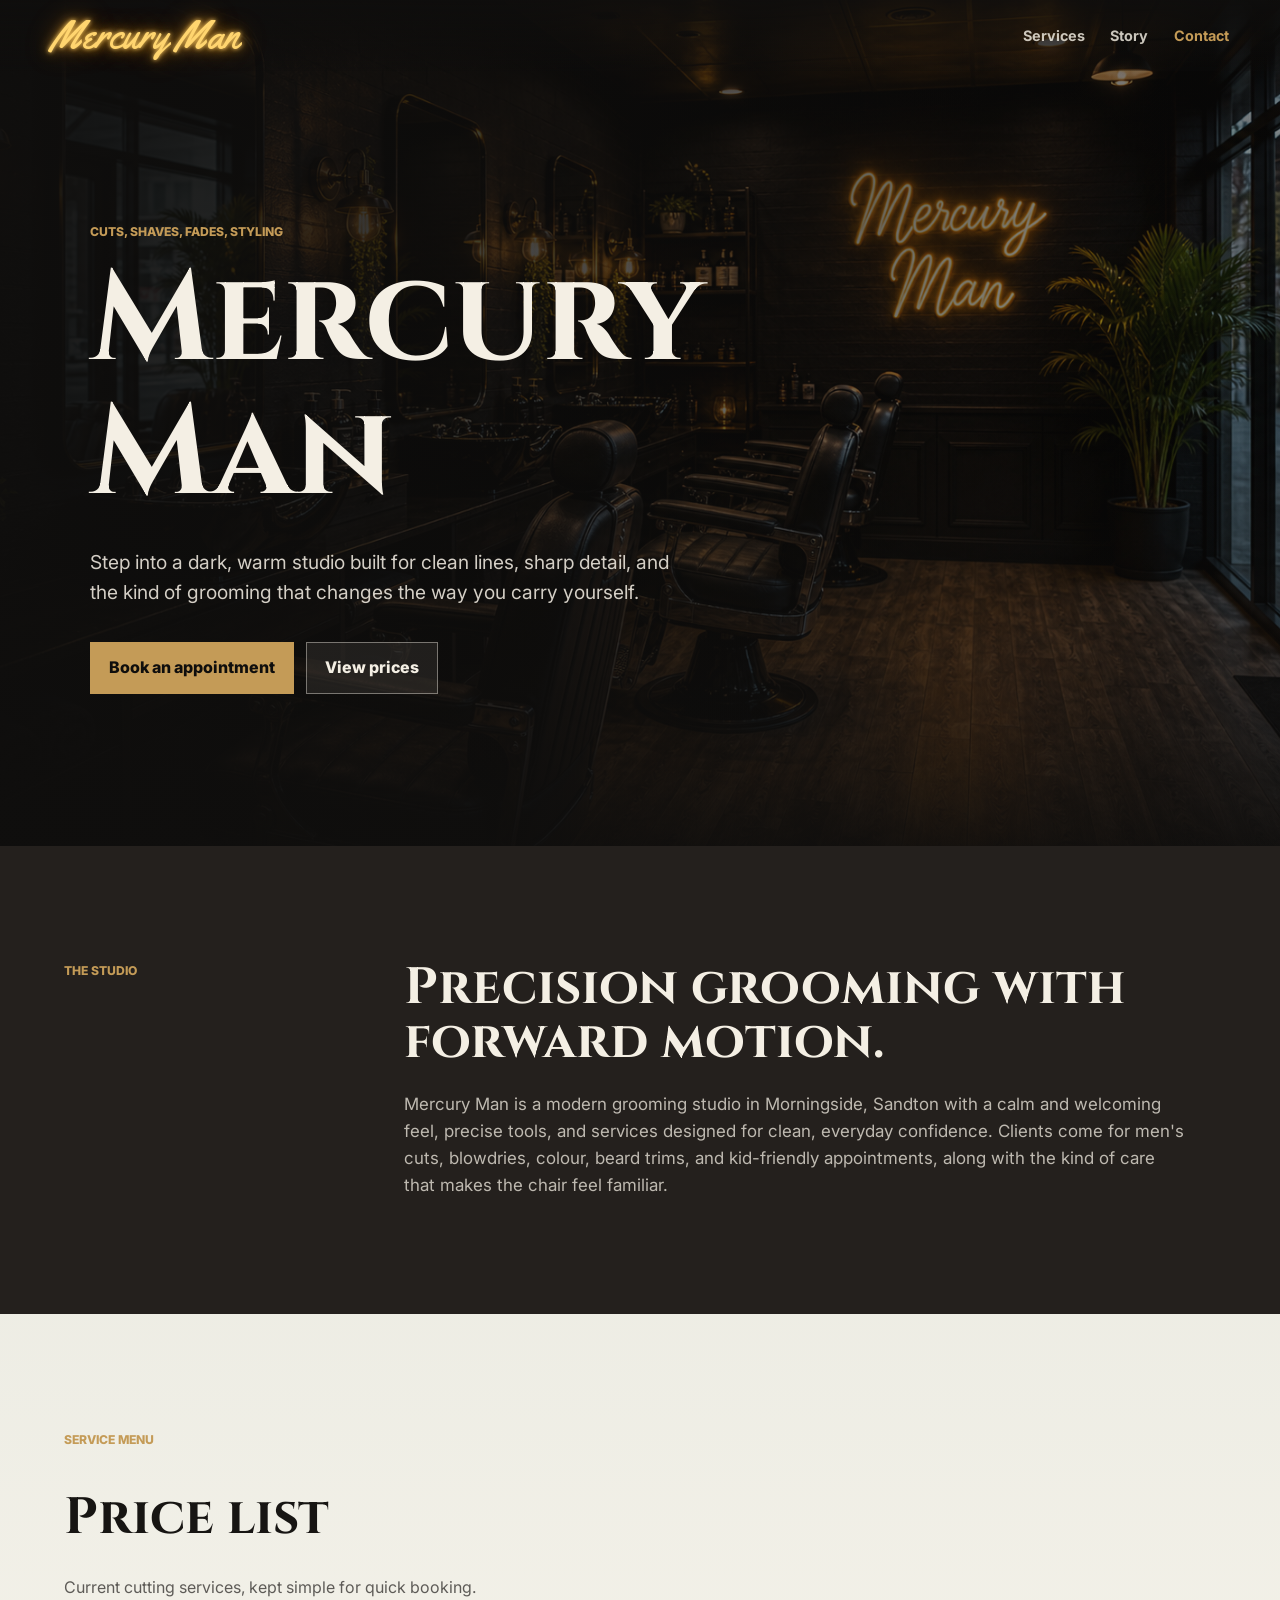
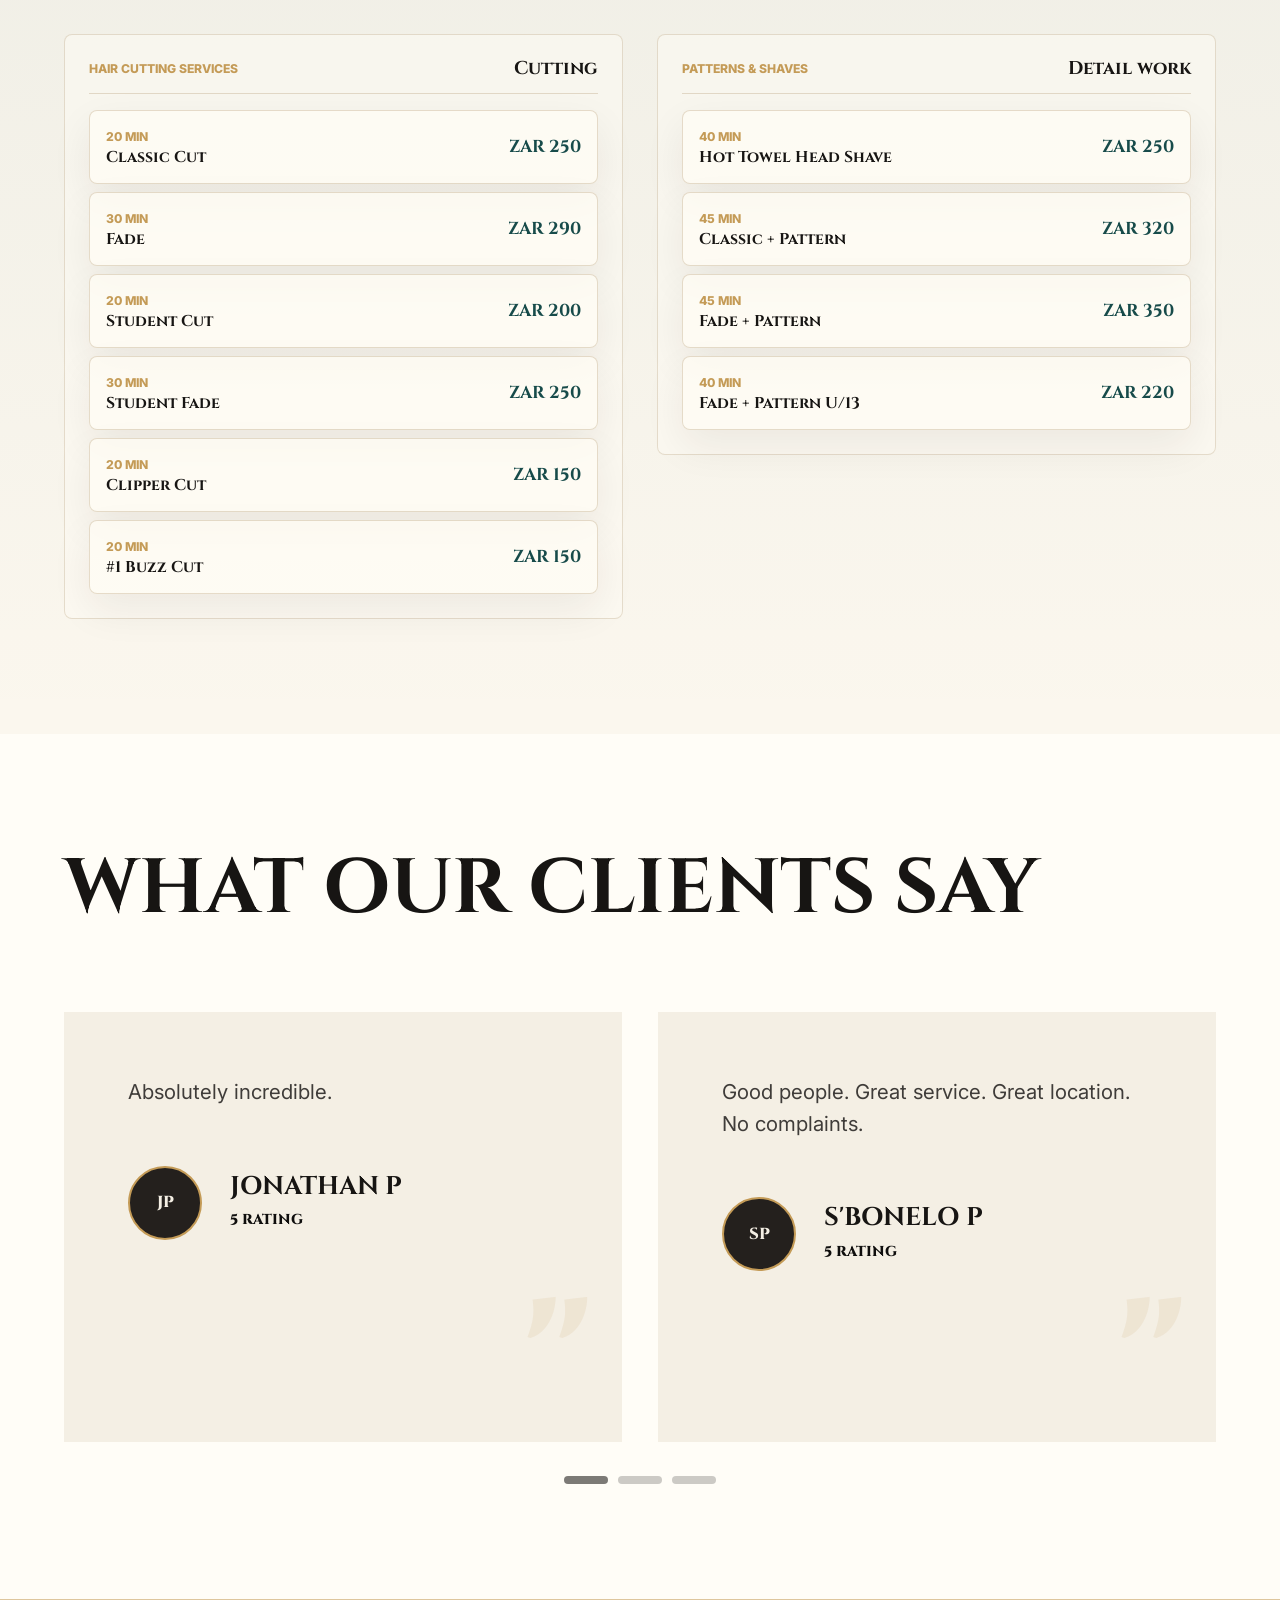
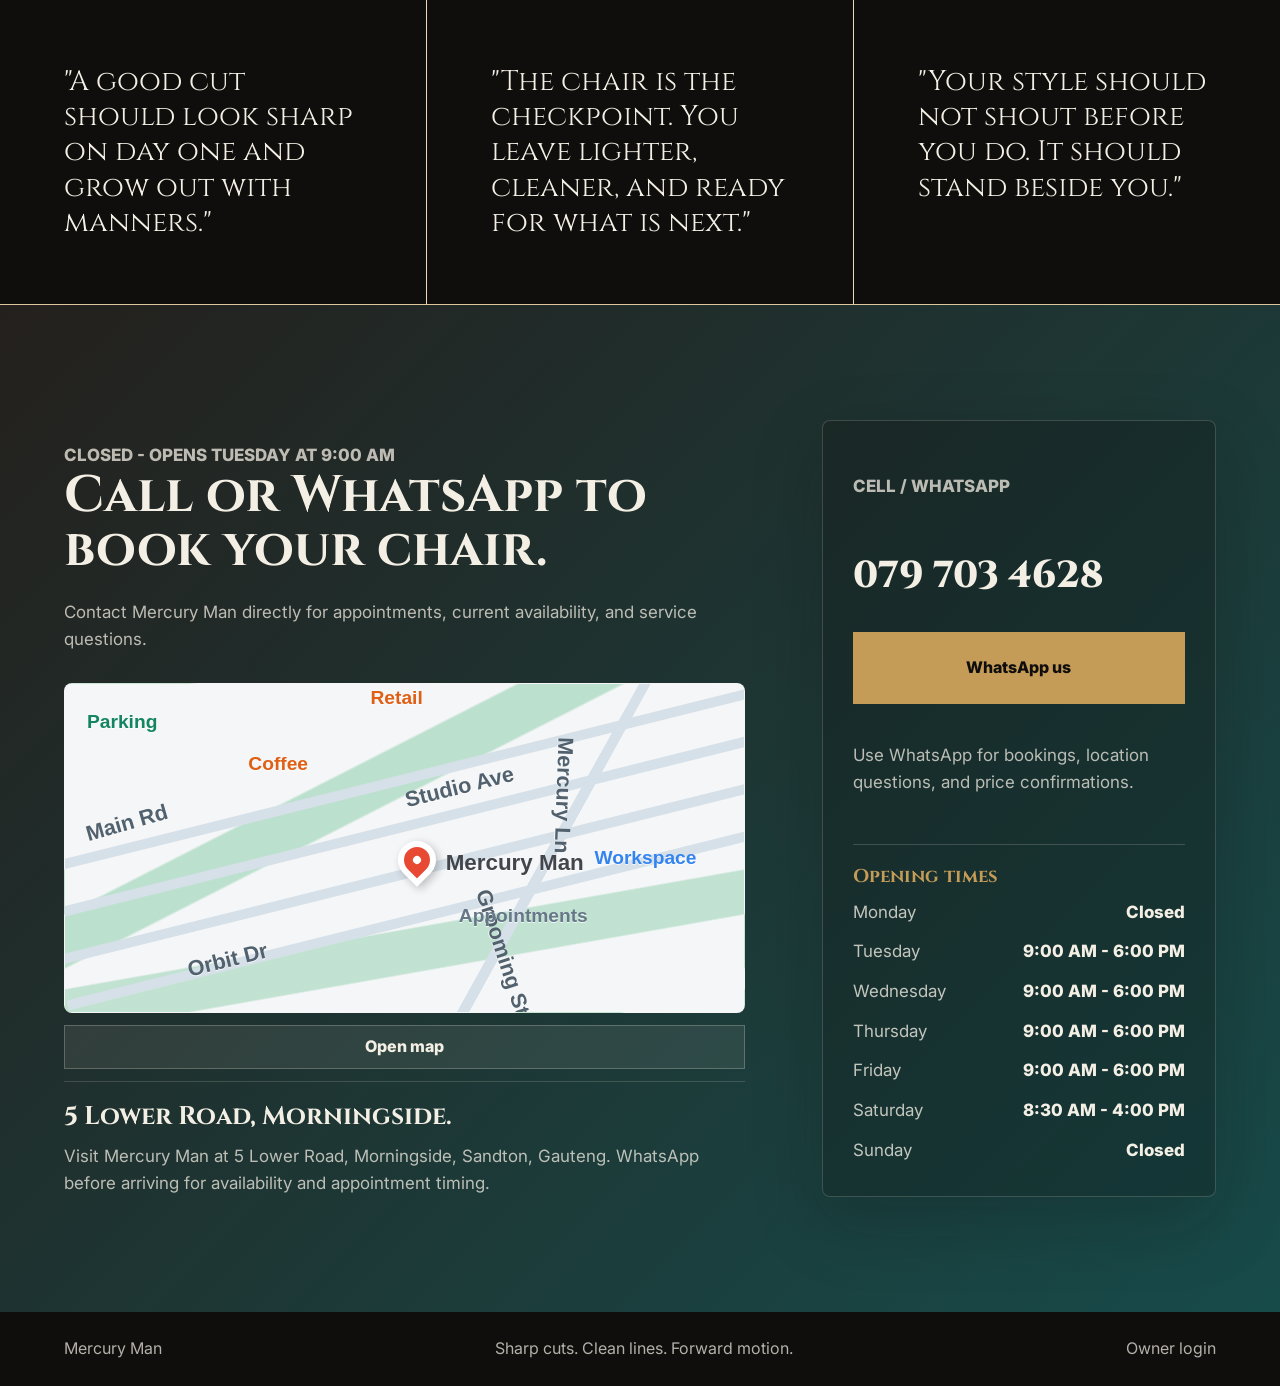
==== commit 1c23119a: "Finalize Mercury Man branding and reviews" ====
--- a/index.html
+++ b/index.html
@@ -16,20 +16,13 @@
   <meta name="twitter:description" content="Modern men's grooming with sharp detail and easy confidence.">
   <link rel="preconnect" href="https://fonts.googleapis.com">
   <link rel="preconnect" href="https://fonts.gstatic.com" crossorigin>
-  <link href="https://fonts.googleapis.com/css2?family=Cinzel:wght@500;600;700&family=Inter:wght@400;500;600;700&display=swap" rel="stylesheet">
+  <link href="https://fonts.googleapis.com/css2?family=Cinzel:wght@500;600;700&family=Inter:wght@400;500;600;700&family=Yellowtail&display=swap" rel="stylesheet">
   <link rel="stylesheet" href="styles.css">
 </head>
 <body>
   <header class="site-header" id="top">
     <a class="brand" href="#top" aria-label="Mercury Man home">
-      <span class="brand-mark" aria-hidden="true">
-        <span class="brand-pole"></span>
-        <span class="brand-initials">MM</span>
-      </span>
-      <span class="brand-name">
-        <span>Mercury</span>
-        <span>Man</span>
-      </span>
+      <span class="brand-neon">Mercury Man</span>
     </a>
     <nav class="nav" aria-label="Primary navigation">
       <a href="#services">Services</a>
@@ -171,52 +164,52 @@
         <div class="reviews-track">
           <article class="review-card">
             <p class="review-copy">
-              Every detail matters before I step into a meeting. Mercury Man gets the cut, the beard line, and the finish right every time. I leave feeling sharp without looking overdone.
-            </p>
-            <div class="review-person">
-              <span class="review-avatar">TJ</span>
-              <div>
-                <h3>Thabo Jacobs</h3>
-                <p>Property consultant</p>
-              </div>
-            </div>
-            <span class="review-mark">"</span>
-          </article>
-          <article class="review-card">
-            <p class="review-copy">
-              I came in for a fade and stayed loyal because the service feels calm, clean, and personal. They remember how I like my hair and still make it look fresh each visit.
-            </p>
-            <div class="review-person">
-              <span class="review-avatar">MN</span>
-              <div>
-                <h3>Marcus Naidoo</h3>
-                <p>Fitness coach</p>
-              </div>
-            </div>
-            <span class="review-mark">"</span>
-          </article>
-          <article class="review-card">
-            <p class="review-copy">
-              The beard trim is my reset for the week. No rush, no fuss, just proper grooming and a finish that makes you check the mirror twice.
-            </p>
-            <div class="review-person">
-              <span class="review-avatar">LC</span>
-              <div>
-                <h3>Liam Coetzee</h3>
-                <p>Photographer</p>
-              </div>
-            </div>
-            <span class="review-mark">"</span>
-          </article>
-          <article class="review-card">
-            <p class="review-copy">
-              I wanted a cleaner colour tone without anything too loud. Mercury Man gave me exactly that: subtle, tidy, and easy to wear every day.
-            </p>
-            <div class="review-person">
-              <span class="review-avatar">AK</span>
-              <div>
-                <h3>Armand Khan</h3>
-                <p>Creative director</p>
+              Absolutely incredible.
+            </p>
+            <div class="review-person">
+              <span class="review-avatar">JP</span>
+              <div>
+                <h3>Jonathan P</h3>
+                <p>5 rating</p>
+              </div>
+            </div>
+            <span class="review-mark">"</span>
+          </article>
+          <article class="review-card">
+            <p class="review-copy">
+              Good people. Great service. Great location. No complaints.
+            </p>
+            <div class="review-person">
+              <span class="review-avatar">SP</span>
+              <div>
+                <h3>S'bonelo P</h3>
+                <p>5 rating</p>
+              </div>
+            </div>
+            <span class="review-mark">"</span>
+          </article>
+          <article class="review-card">
+            <p class="review-copy">
+              Will definitely be back.
+            </p>
+            <div class="review-person">
+              <span class="review-avatar">MK</span>
+              <div>
+                <h3>Malakai K</h3>
+                <p>5 rating</p>
+              </div>
+            </div>
+            <span class="review-mark">"</span>
+          </article>
+          <article class="review-card">
+            <p class="review-copy">
+              Clean, professional and stylist was super gentle and patient with my 4 year old. Perfection is an understatement!
+            </p>
+            <div class="review-person">
+              <span class="review-avatar">CV</span>
+              <div>
+                <h3>Chris V</h3>
+                <p>5 rating</p>
               </div>
             </div>
             <span class="review-mark">"</span>
--- a/styles.css
+++ b/styles.css
@@ -49,70 +49,20 @@
 .brand {
   display: inline-flex;
   align-items: center;
-  gap: 12px;
-  font-family: "Cinzel", Georgia, serif;
-  font-weight: 700;
   letter-spacing: 0;
 }
 
-.brand-mark {
-  position: relative;
-  display: grid;
-  width: 54px;
-  height: 54px;
-  place-items: center;
-  overflow: hidden;
-  border: 1px solid rgba(196, 155, 87, 0.82);
-  background: rgba(15, 14, 13, 0.74);
-  box-shadow: 0 12px 28px rgba(15, 14, 13, 0.18);
-}
-
-.brand-mark::before,
-.brand-mark::after {
-  content: "";
-  position: absolute;
-  left: 9px;
-  right: 9px;
-  height: 1px;
-  background: var(--brass);
-}
-
-.brand-mark::before {
-  top: 8px;
-}
-
-.brand-mark::after {
-  bottom: 8px;
-}
-
-.brand-pole {
-  position: absolute;
-  inset: 0;
-  opacity: 0.58;
-  background:
-    linear-gradient(135deg, transparent 0 38%, rgba(196, 155, 87, 0.32) 38% 44%, transparent 44% 100%),
-    linear-gradient(135deg, transparent 0 56%, rgba(23, 75, 74, 0.42) 56% 62%, transparent 62% 100%);
-}
-
-.brand-initials {
-  position: relative;
-  color: var(--cream);
-  font-size: 0.82rem;
-  line-height: 1;
-}
-
-.brand-name {
-  display: grid;
-  gap: 1px;
-  color: var(--cream);
-  font-size: clamp(0.92rem, 1.75vw, 1.18rem);
-  line-height: 1.04;
-  text-transform: uppercase;
-}
-
-.brand-name span:last-child {
-  color: var(--brass);
-  font-size: 1.22em;
+.brand-neon {
+  color: #ffd56f;
+  font-family: "Yellowtail", "Brush Script MT", cursive;
+  font-size: clamp(1.55rem, 3.2vw, 2.45rem);
+  font-weight: 400;
+  line-height: 0.9;
+  text-shadow:
+    0 0 4px rgba(255, 209, 105, 0.95),
+    0 0 12px rgba(255, 177, 40, 0.72),
+    0 0 28px rgba(255, 139, 21, 0.44);
+  white-space: nowrap;
 }
 
 .nav {
